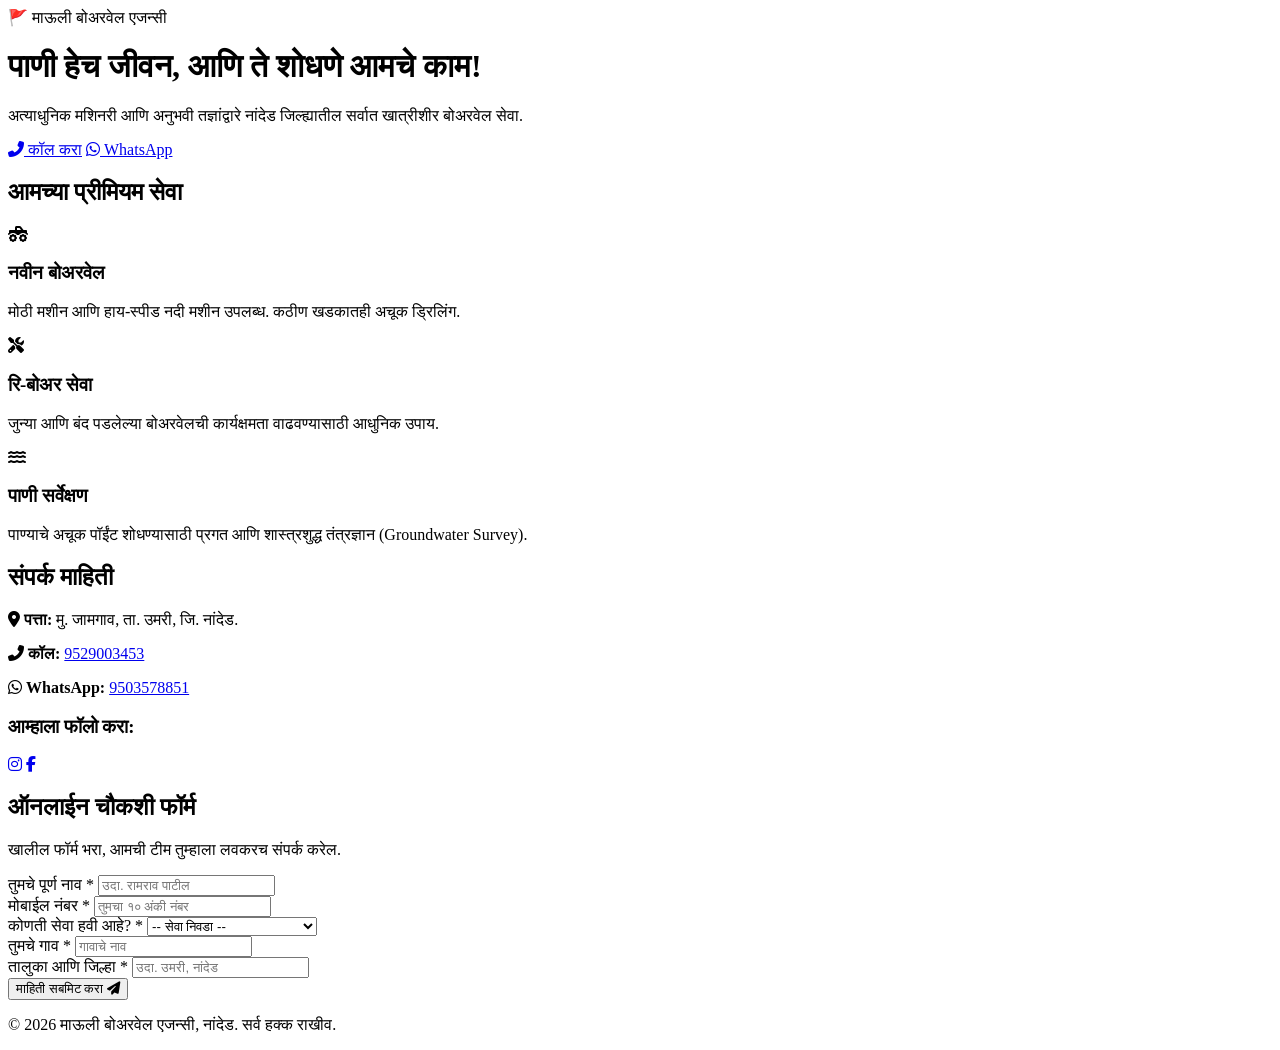
==== index.html @ 25657907 "Create index.html" ====
<!DOCTYPE html>
<html lang="mr">
<head>
    <meta charset="UTF-8">
    <meta name="viewport" content="width=device-width, initial-scale=1.0">
    <title>Mauli Borewell Agency | नांदेड</title>
    <link rel="stylesheet" href="style.css">
    <link rel="stylesheet" href="https://cdnjs.cloudflare.com/ajax/libs/font-awesome/6.4.0/css/all.min.css">
</head>
<body>
    <nav class="navbar">
        <div class="logo">🚩 माऊली बोअरवेल एजन्सी</div>
    </nav>

    <header class="hero">
        <div class="hero-overlay"></div>
        <div class="hero-content">
            <h1>पाणी हेच जीवन, आणि ते शोधणे आमचे काम!</h1>
            <p>अत्याधुनिक मशिनरी आणि अनुभवी तज्ञांद्वारे नांदेड जिल्ह्यातील सर्वात खात्रीशीर बोअरवेल सेवा.</p>
            <div class="hero-buttons">
                <a href="tel:9529003453" class="btn btn-call"><i class="fas fa-phone-alt"></i> कॉल करा</a>
                <a href="https://wa.me/919503578851?text=नमस्कार, मला बोअरवेलसाठी चौकशी करायची आहे." target="_blank" class="btn btn-wa"><i class="fab fa-whatsapp"></i> WhatsApp</a>
            </div>
        </div>
    </header>

    <div class="container">
        
        <section class="services">
            <h2 class="section-title">आमच्या प्रीमियम सेवा</h2>
            <div class="service-grid">
                <div class="service-card">
                    <i class="fas fa-truck-monster service-icon"></i>
                    <h3>नवीन बोअरवेल</h3>
                    <p>मोठी मशीन आणि हाय-स्पीड नदी मशीन उपलब्ध. कठीण खडकातही अचूक ड्रिलिंग.</p>
                </div>
                <div class="service-card">
                    <i class="fas fa-tools service-icon"></i>
                    <h3>रि-बोअर सेवा</h3>
                    <p>जुन्या आणि बंद पडलेल्या बोअरवेलची कार्यक्षमता वाढवण्यासाठी आधुनिक उपाय.</p>
                </div>
                <div class="service-card">
                    <i class="fas fa-water service-icon"></i>
                    <h3>पाणी सर्वेक्षण</h3>
                    <p>पाण्याचे अचूक पॉईंट शोधण्यासाठी प्रगत आणि शास्त्रशुद्ध तंत्रज्ञान (Groundwater Survey).</p>
                </div>
            </div>
        </section>

        <section class="contact-section">
            <div class="contact-wrapper">
                <div class="contact-info">
                    <h2>संपर्क माहिती</h2>
                    <p class="address"><i class="fas fa-map-marker-alt"></i> <strong>पत्ता:</strong> मु. जामगाव, ता. उमरी, जि. नांदेड.</p>
                    <p><i class="fas fa-phone-alt"></i> <strong>कॉल:</strong> <a href="tel:9529003453">9529003453</a></p>
                    <p><i class="fab fa-whatsapp"></i> <strong>WhatsApp:</strong> <a href="https://wa.me/919503578851">9503578851</a></p>
                    
                    <h3 class="social-title">आम्हाला फॉलो करा:</h3>
                    <div class="social-links">
                        <a href="https://www.instagram.com/mauli_borewell_agency?igsh=MWRxM2Z3NWEybXQxbA==" target="_blank" class="social-icon insta"><i class="fab fa-instagram"></i></a>
                        <a href="https://www.facebook.com/share/1cKK6qiT2c/" target="_blank" class="social-icon fb"><i class="fab fa-facebook-f"></i></a>
                    </div>
                </div>

                <div class="form-container">
                    <h2>ऑनलाईन चौकशी फॉर्म</h2>
                    <p class="form-desc">खालील फॉर्म भरा, आमची टीम तुम्हाला लवकरच संपर्क करेल.</p>
                    
                    <form id="contactForm" action="https://formsubmit.co/mauliborewellagency@outlook.com" method="POST">
                        <input type="hidden" name="_subject" value="नवीन बोअरवेल चौकशी - Website!">
                        <input type="hidden" name="_captcha" value="false">
                        <input type="hidden" name="_template" value="table">
                        
                        <div class="input-group">
                            <label>तुमचे पूर्ण नाव *</label>
                            <input type="text" name="Name" required placeholder="उदा. रामराव पाटील">
                        </div>
                        <div class="input-group">
                            <label>मोबाईल नंबर *</label>
                            <input type="tel" name="Phone" required placeholder="तुमचा १० अंकी नंबर" pattern="[0-9]{10}">
                        </div>
                        <div class="input-group">
                            <label>कोणती सेवा हवी आहे? *</label>
                            <select name="Service" required>
                                <option value="" disabled selected>-- सेवा निवडा --</option>
                                <option value="नवीन बोअरवेल (मोठी/नदी मशीन)">नवीन बोअरवेल (मोठी/नदी मशीन)</option>
                                <option value="जुना रि-बोअर">जुना रि-बोअर</option>
                                <option value="पाणी सर्वेक्षण">पाणी सर्वेक्षण</option>
                            </select>
                        </div>
                        <div class="input-group">
                            <label>तुमचे गाव *</label>
                            <input type="text" name="Village" required placeholder="गावाचे नाव">
                        </div>
                        <div class="input-group">
                            <label>तालुका आणि जिल्हा *</label>
                            <input type="text" name="Taluka_District" required placeholder="उदा. उमरी, नांदेड">
                        </div>
                        <button type="submit" id="submitBtn" class="submit-btn">माहिती सबमिट करा <i class="fas fa-paper-plane"></i></button>
                    </form>
                </div>
            </div>
        </section>
    </div>

    <footer>
        <p>&copy; 2026 माऊली बोअरवेल एजन्सी, नांदेड. सर्व हक्क राखीव.</p>
    </footer>

    <script src="script.js"></script>
</body>
</html>
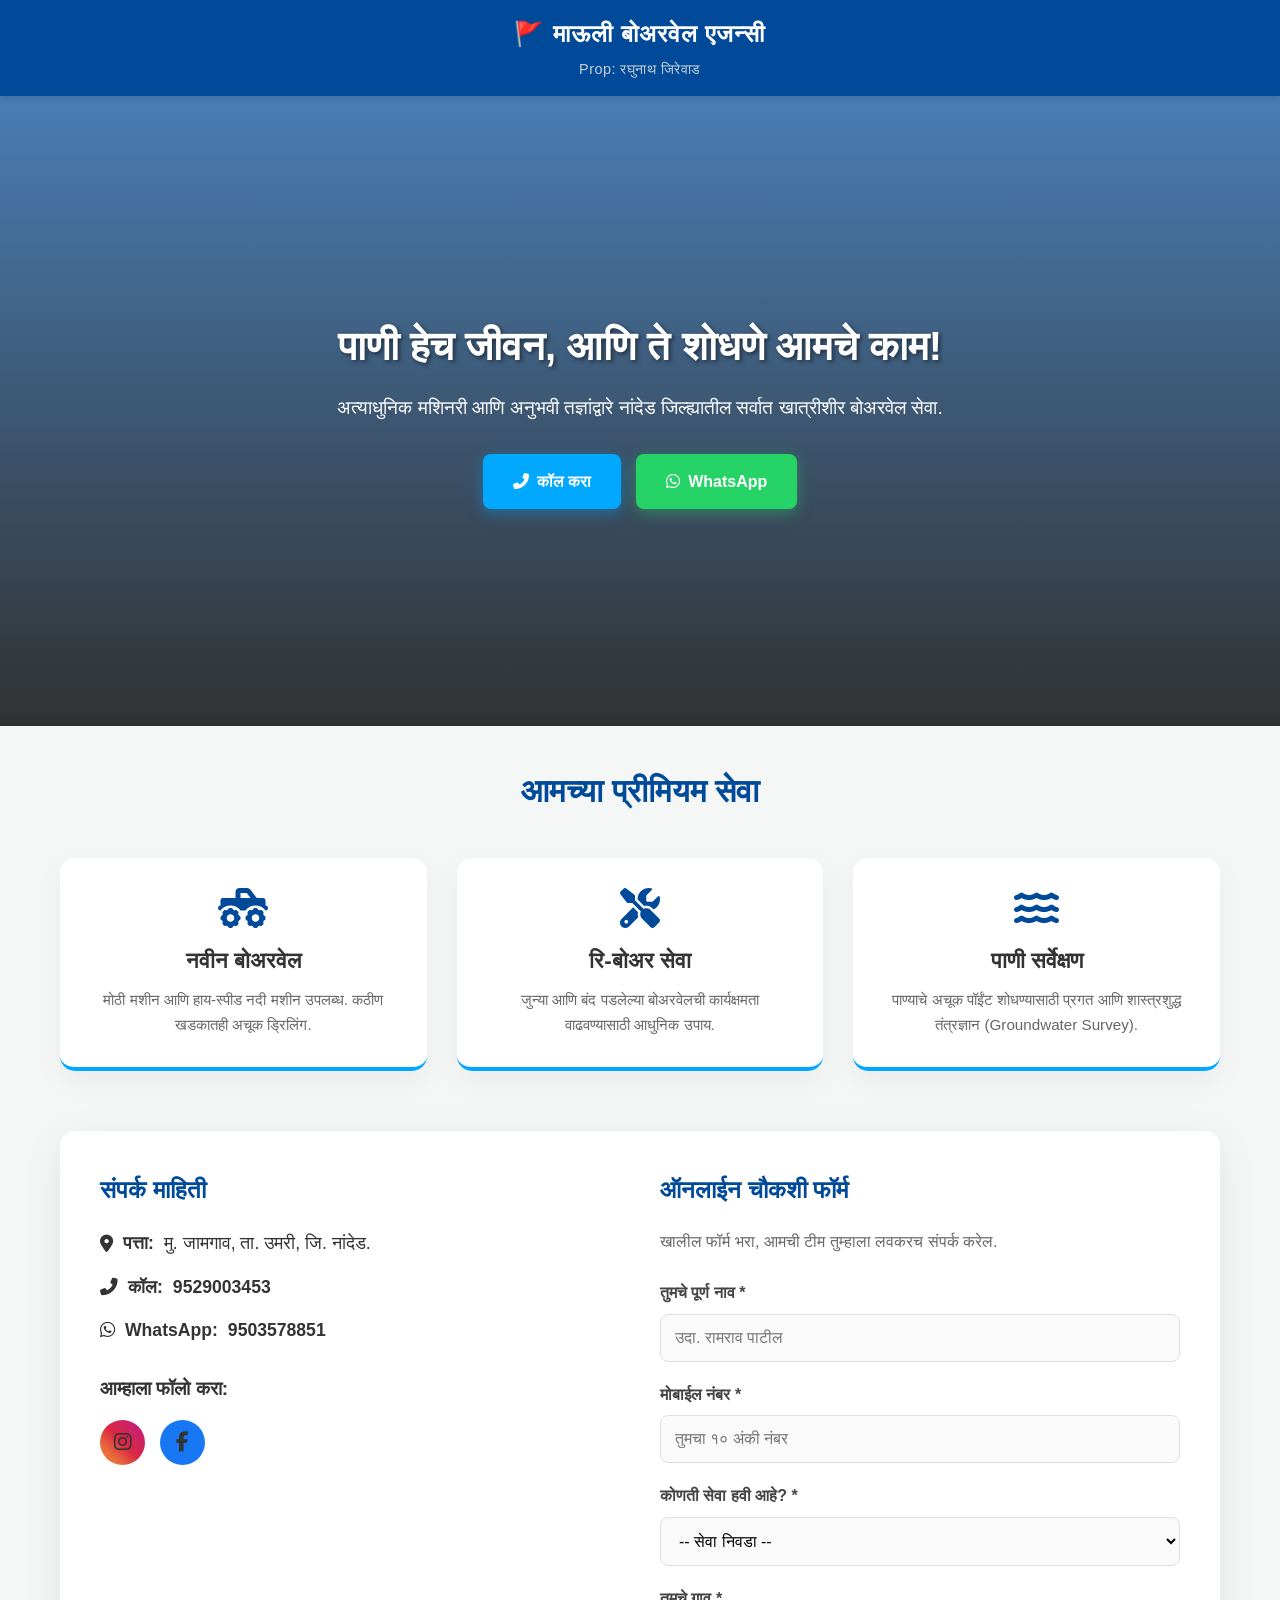
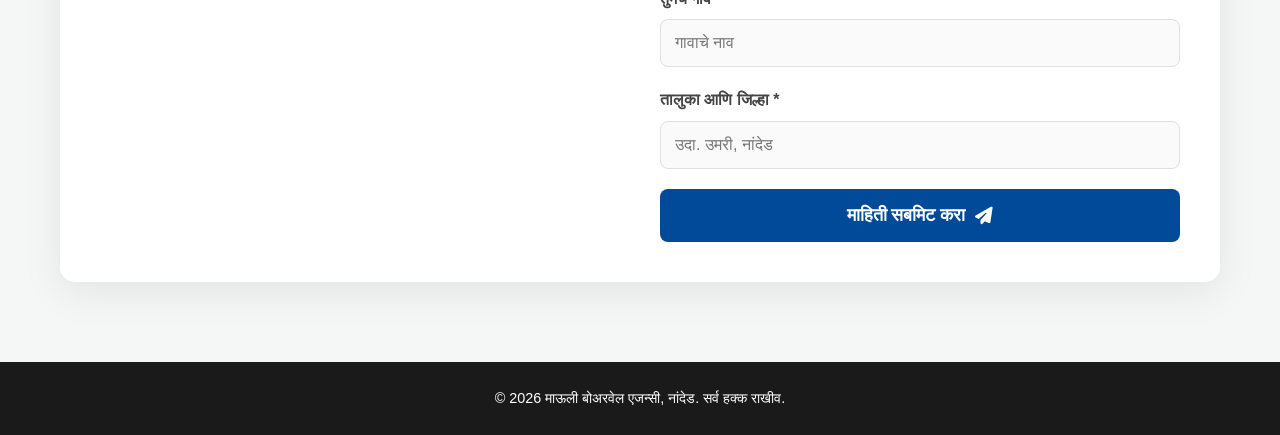
==== commit 679377a8: "Update index.html" ====
--- a/index.html
+++ b/index.html
@@ -10,6 +10,7 @@
 <body>
     <nav class="navbar">
         <div class="logo">🚩 माऊली बोअरवेल एजन्सी</div>
+        <div class="sub-logo">Prop: रघुनाथ जिरेवाड</div>
     </nav>
 
     <header class="hero">
@@ -110,4 +111,3 @@
     <script src="script.js"></script>
 </body>
 </html>
-
--- a/style.css
+++ b/style.css
@@ -0,0 +1,77 @@
+/* General Setup */
+:root {
+    --primary-color: #004a99;
+    --secondary-color: #00a8ff;
+    --dark-bg: #1a1a1a;
+    --light-bg: #f4f7f6;
+    --white: #ffffff;
+    --text-color: #333333;
+}
+
+* { margin: 0; padding: 0; box-sizing: border-box; font-family: 'Segoe UI', Tahoma, Geneva, Verdana, sans-serif; }
+body { background-color: var(--light-bg); color: var(--text-color); line-height: 1.6; overflow-x: hidden; }
+a { text-decoration: none; }
+
+/* Navbar */
+.navbar { background: var(--primary-color); padding: 15px 20px; text-align: center; color: var(--white); box-shadow: 0 4px 6px rgba(0,0,0,0.1); position: sticky; top: 0; z-index: 100; }
+.logo { font-size: 24px; font-weight: bold; letter-spacing: 1px; }
+.sub-logo { font-size: 0.9rem; color: #e0e0e0; margin-top: 5px; opacity: 0.9; font-weight: 500; letter-spacing: 0.5px; }
+
+/* Hero Section */
+.hero { position: relative; background: url('https://images.unsplash.com/photo-1581092160607-ee22841dd368?auto=format&fit=crop&w=1920&q=80') center/cover no-repeat; height: 70vh; display: flex; align-items: center; justify-content: center; text-align: center; color: var(--white); }
+.hero-overlay { position: absolute; top: 0; left: 0; width: 100%; height: 100%; background: linear-gradient(rgba(0, 74, 153, 0.7), rgba(0, 0, 0, 0.8)); }
+.hero-content { position: relative; z-index: 10; max-width: 800px; padding: 20px; }
+.hero-content h1 { font-size: 2.5rem; margin-bottom: 15px; text-shadow: 2px 2px 4px rgba(0,0,0,0.5); }
+.hero-content p { font-size: 1.2rem; margin-bottom: 30px; }
+.hero-buttons { display: flex; gap: 15px; justify-content: center; flex-wrap: wrap; }
+.btn { padding: 15px 30px; border-radius: 8px; font-weight: bold; font-size: 16px; transition: 0.3s; display: inline-flex; align-items: center; gap: 8px; }
+.btn-call { background: var(--secondary-color); color: var(--white); box-shadow: 0 4px 15px rgba(0, 168, 255, 0.4); }
+.btn-call:hover { background: #008cdb; transform: translateY(-2px); }
+.btn-wa { background: #25d366; color: var(--white); box-shadow: 0 4px 15px rgba(37, 211, 102, 0.4); }
+.btn-wa:hover { background: #1ebe5d; transform: translateY(-2px); }
+
+/* Main Container */
+.container { max-width: 1200px; margin: 0 auto; padding: 40px 20px; }
+.section-title { text-align: center; font-size: 2rem; color: var(--primary-color); margin-bottom: 40px; }
+
+/* Services Section */
+.service-grid { display: grid; grid-template-columns: repeat(auto-fit, minmax(300px, 1fr)); gap: 30px; margin-bottom: 60px; }
+.service-card { background: var(--white); padding: 30px; border-radius: 15px; text-align: center; box-shadow: 0 10px 30px rgba(0,0,0,0.05); border-bottom: 4px solid var(--secondary-color); transition: transform 0.3s; }
+.service-card:hover { transform: translateY(-10px); }
+.service-icon { font-size: 40px; color: var(--primary-color); margin-bottom: 15px; }
+.service-card h3 { margin-bottom: 10px; font-size: 1.4rem; }
+.service-card p { color: #666; font-size: 0.95rem; }
+
+/* Contact & Form Section */
+.contact-wrapper { display: grid; grid-template-columns: repeat(auto-fit, minmax(350px, 1fr)); gap: 40px; background: var(--white); padding: 40px; border-radius: 15px; box-shadow: 0 10px 40px rgba(0,0,0,0.08); }
+.contact-info h2, .form-container h2 { color: var(--primary-color); margin-bottom: 20px; }
+.contact-info p { font-size: 1.1rem; margin-bottom: 15px; display: flex; align-items: center; gap: 10px; }
+.contact-info a { color: var(--text-color); font-weight: bold; }
+.social-title { margin-top: 30px; margin-bottom: 15px; font-size: 1.2rem; }
+.social-links { display: flex; gap: 15px; }
+.social-icon { width: 45px; height: 45px; display: flex; align-items: center; justify-content: center; border-radius: 50%; color: var(--white); font-size: 20px; transition: 0.3s; }
+.insta { background: linear-gradient(45deg, #f09433 0%, #e6683c 25%, #dc2743 50%, #cc2366 75%, #bc1888 100%); }
+.fb { background: #1877F2; }
+.social-icon:hover { transform: scale(1.1); }
+
+/* Form Styling */
+.form-desc { margin-bottom: 25px; color: #666; }
+.input-group { margin-bottom: 20px; }
+.input-group label { display: block; font-weight: bold; margin-bottom: 8px; color: #444; }
+.input-group input, .input-group select { width: 100%; padding: 14px; border: 1.5px solid #e0e0e0; border-radius: 8px; font-size: 1rem; transition: border-color 0.3s; background: #fafafa; }
+.input-group input:focus, .input-group select:focus { border-color: var(--secondary-color); outline: none; background: var(--white); }
+.submit-btn { width: 100%; padding: 16px; background: var(--primary-color); color: var(--white); border: none; border-radius: 8px; font-size: 1.1rem; font-weight: bold; cursor: pointer; transition: 0.3s; display: flex; justify-content: center; align-items: center; gap: 10px; }
+.submit-btn:hover { background: #003366; }
+
+/* Footer */
+footer { background: var(--dark-bg); color: var(--white); text-align: center; padding: 25px 20px; font-size: 0.9rem; margin-top: 40px; }
+
+/* Mobile Adjustments - Optimized */
+@media (max-width: 768px) {
+    .hero-content h1 { font-size: 1.8rem; }
+    .hero-content p { font-size: 1rem; }
+    .contact-wrapper { grid-template-columns: 1fr; padding: 20px; }
+    .hero { height: auto; padding: 60px 20px; }
+    .service-grid { grid-template-columns: 1fr; }
+    .container { padding: 15px; }
+}
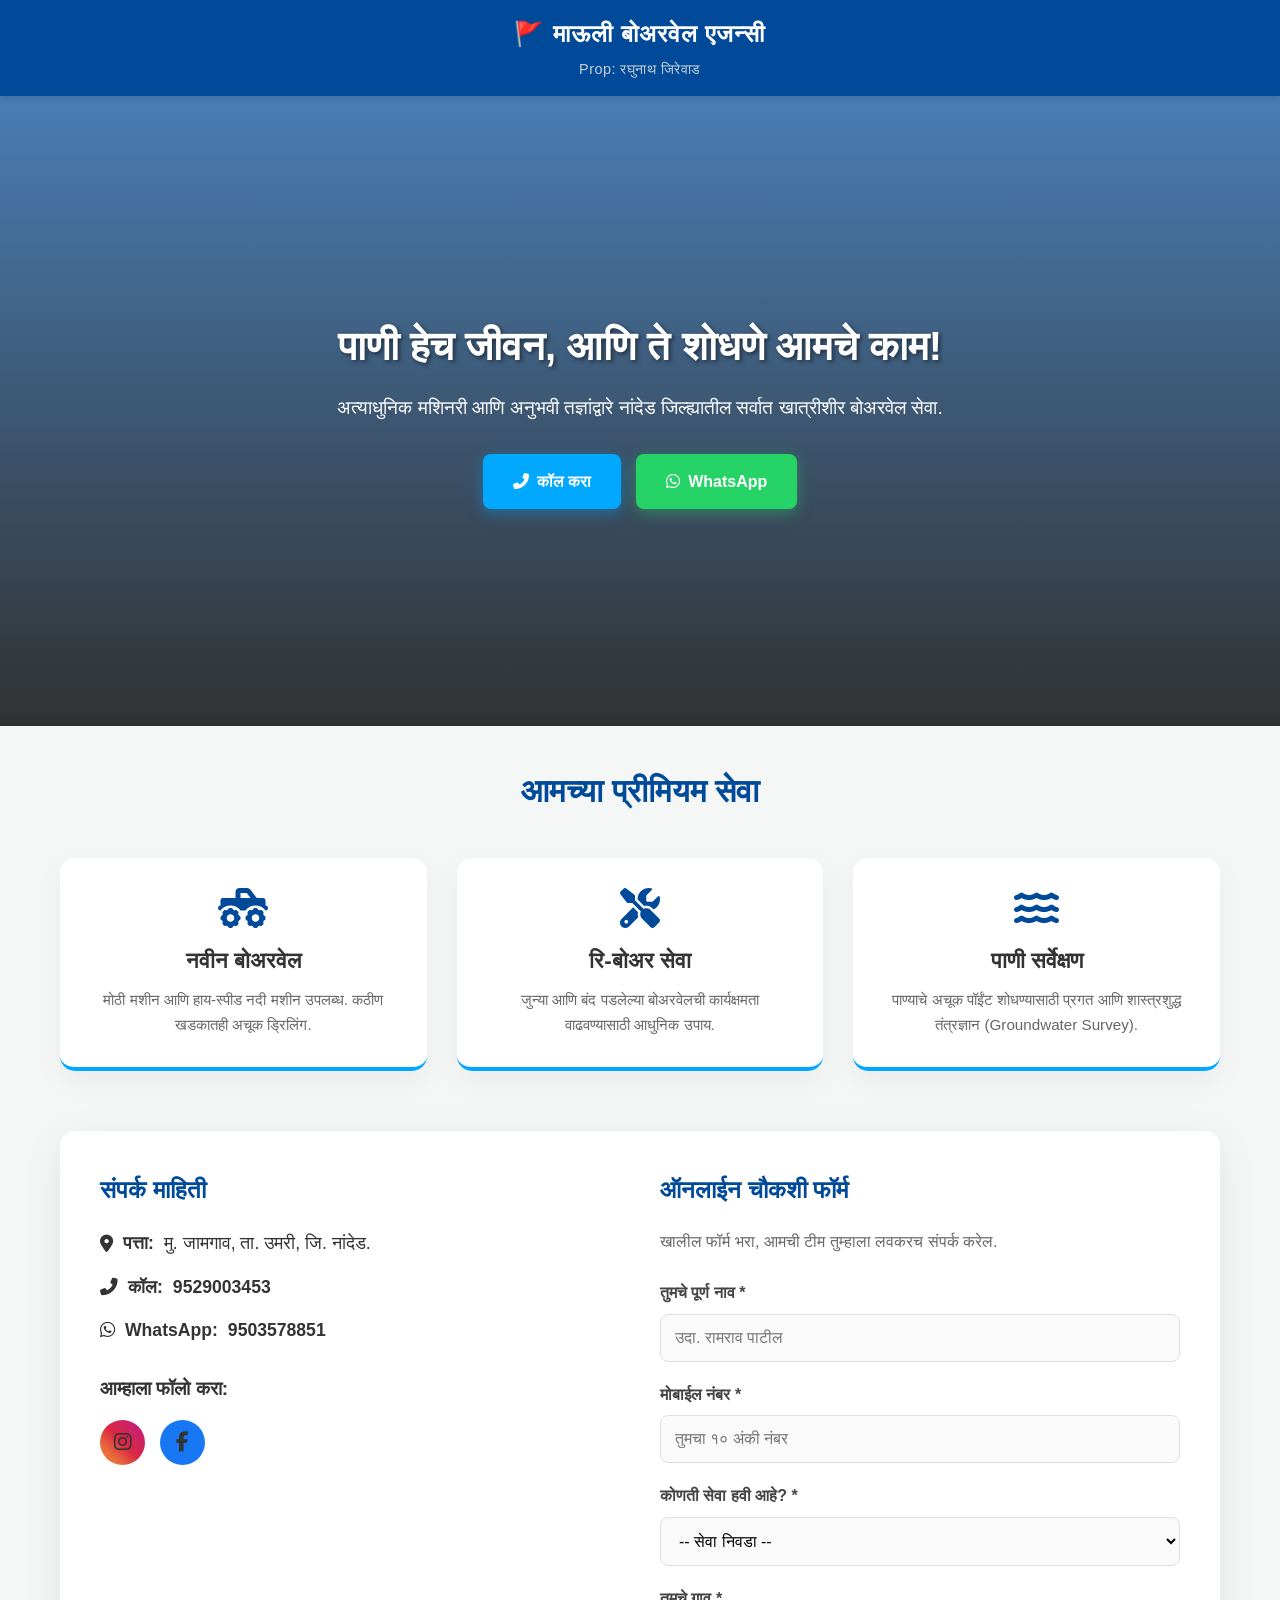
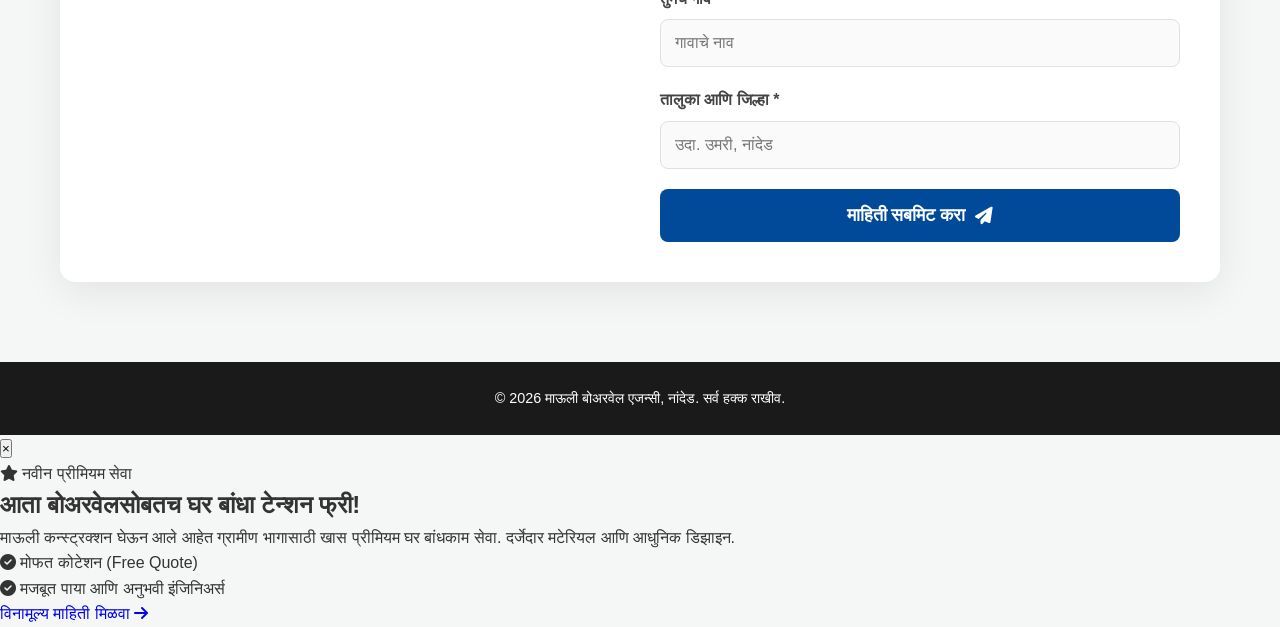
==== commit 81326220: "Update index.html" ====
--- a/index.html
+++ b/index.html
@@ -108,6 +108,26 @@
         <p>&copy; 2026 माऊली बोअरवेल एजन्सी, नांदेड. सर्व हक्क राखीव.</p>
     </footer>
 
+    <!-- ================= PREMIUM CONSTRUCTION POPUP ================= -->
+    <div id="construction-popup" class="popup-overlay">
+        <div class="popup-card">
+            <button class="close-btn" id="closePopupBtn">&times;</button>
+            <div class="popup-grid">
+                <div class="popup-img"></div>
+                <div class="popup-text">
+                    <span class="premium-tag"><i class="fas fa-star"></i> नवीन प्रीमियम सेवा</span>
+                    <h2>आता बोअरवेलसोबतच घर बांधा टेन्शन फ्री!</h2>
+                    <p>माऊली कन्स्ट्रक्शन घेऊन आले आहेत ग्रामीण भागासाठी खास प्रीमियम घर बांधकाम सेवा. दर्जेदार मटेरियल आणि आधुनिक डिझाइन.</p>
+                    <ul class="benefit-list">
+                        <li><i class="fas fa-check-circle"></i> मोफत कोटेशन (Free Quote)</li>
+                        <li><i class="fas fa-check-circle"></i> मजबूत पाया आणि अनुभवी इंजिनिअर्स</li>
+                    </ul>
+                    <a href="construction.html" class="main-cta-btn">विनामूल्य माहिती मिळवा <i class="fas fa-arrow-right"></i></a>
+                </div>
+            </div>
+        </div>
+    </div>
+
     <script src="script.js"></script>
 </body>
 </html>
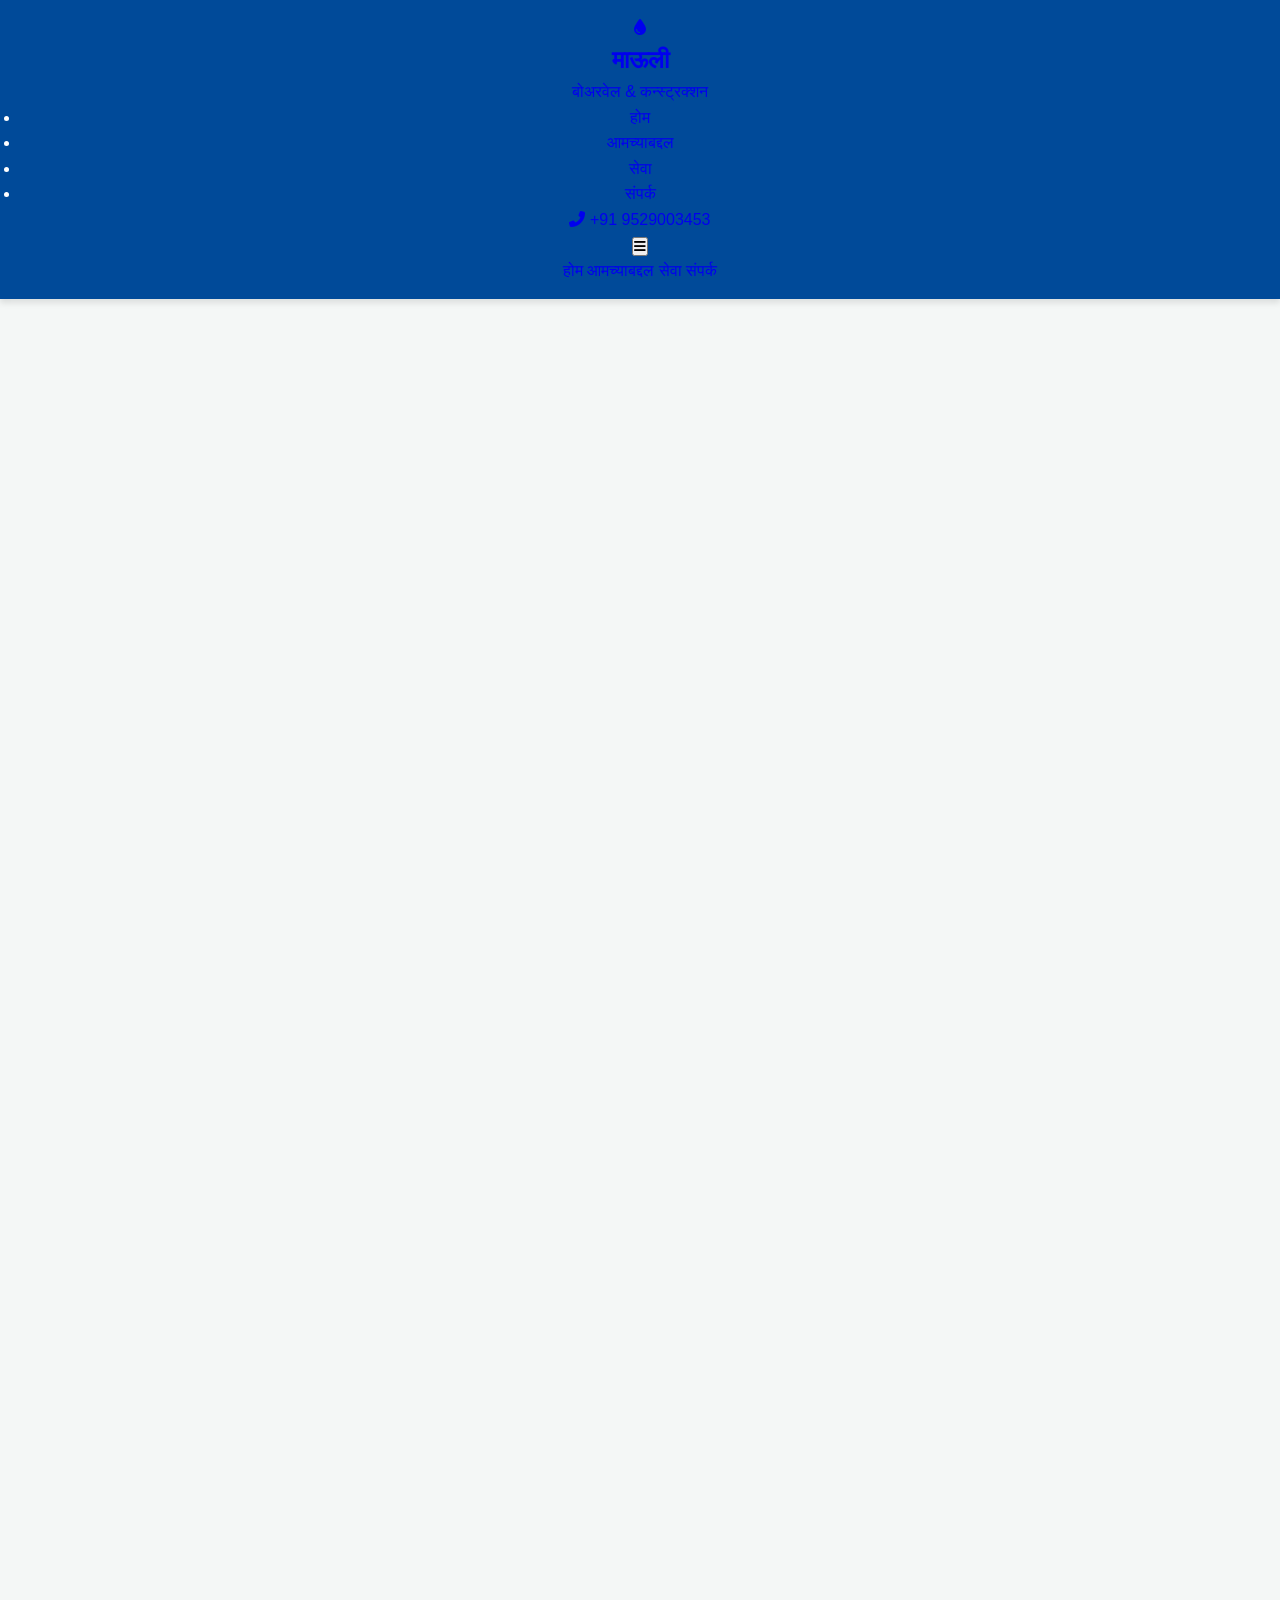
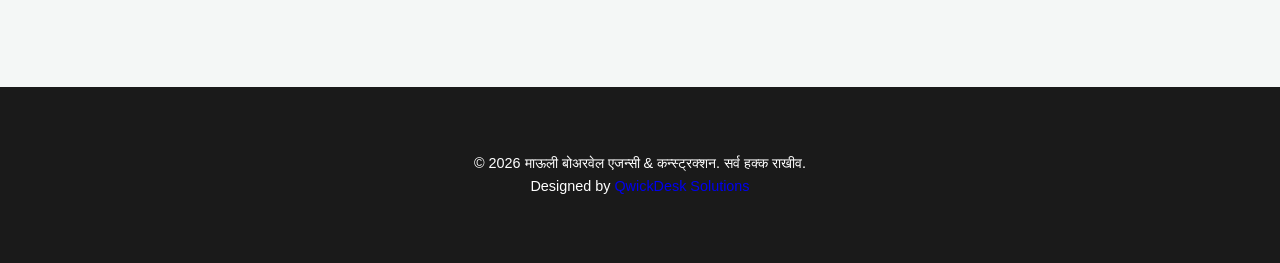
==== commit ab33fbea: "Update index.html" ====
--- a/index.html
+++ b/index.html
@@ -3,131 +3,160 @@
 <head>
     <meta charset="UTF-8">
     <meta name="viewport" content="width=device-width, initial-scale=1.0">
-    <title>Mauli Borewell Agency | नांदेड</title>
+    <title>माऊली बोअरवेल एजन्सी & कन्स्ट्रक्शन | नांदेड</title>
+    
+    <!-- Premium Google Fonts -->
+    <link rel="preconnect" href="https://fonts.googleapis.com">
+    <link rel="preconnect" href="https://fonts.gstatic.com" crossorigin>
+    <link href="https://fonts.googleapis.com/css2?family=Mukta:wght@300;400;600;700;800&family=Poppins:wght@300;400;500;600&display=swap" rel="stylesheet">
+    
+    <!-- FontAwesome Icons -->
+    <link rel="stylesheet" href="https://cdnjs.cloudflare.com/ajax/libs/font-awesome/6.4.0/css/all.min.css">
+    
+    <!-- AOS Animation CSS -->
+    <link href="https://unpkg.com/aos@2.3.1/dist/aos.css" rel="stylesheet">
+    
+    <!-- Custom CSS -->
     <link rel="stylesheet" href="style.css">
-    <link rel="stylesheet" href="https://cdnjs.cloudflare.com/ajax/libs/font-awesome/6.4.0/css/all.min.css">
 </head>
 <body>
-    <nav class="navbar">
-        <div class="logo">🚩 माऊली बोअरवेल एजन्सी</div>
-        <div class="sub-logo">Prop: रघुनाथ जिरेवाड</div>
+
+    <!-- ================= NAVBAR ================= -->
+    <nav class="navbar glass-effect" id="navbar">
+        <div class="nav-container">
+            <a href="index.html" class="brand-logo">
+                <i class="fas fa-droplet text-accent"></i> 
+                <div>
+                    <h1>माऊली</h1>
+                    <p>बोअरवेल & कन्स्ट्रक्शन</p>
+                </div>
+            </a>
+            
+            <!-- Desktop Menu -->
+            <ul class="nav-links">
+                <li><a href="index.html" class="active">होम</a></li>
+                <li><a href="about.html">आमच्याबद्दल</a></li>
+                <li><a href="services.html">सेवा</a></li>
+                <li><a href="contact.html">संपर्क</a></li>
+            </ul>
+
+            <!-- Call Action -->
+            <div class="nav-contact">
+                <a href="tel:9529003453" class="btn-primary-outline">
+                    <i class="fas fa-phone-alt"></i> +91 9529003453
+                </a>
+            </div>
+
+            <!-- Mobile Menu Toggle -->
+            <button class="mobile-toggle" id="mobile-toggle">
+                <i class="fas fa-bars"></i>
+            </button>
+        </div>
+        <!-- Mobile Dropdown -->
+        <div class="mobile-menu" id="mobile-menu">
+            <a href="index.html" class="active">होम</a>
+            <a href="about.html">आमच्याबद्दल</a>
+            <a href="services.html">सेवा</a>
+            <a href="contact.html">संपर्क</a>
+        </div>
     </nav>
 
-    <header class="hero">
-        <div class="hero-overlay"></div>
-        <div class="hero-content">
-            <h1>पाणी हेच जीवन, आणि ते शोधणे आमचे काम!</h1>
-            <p>अत्याधुनिक मशिनरी आणि अनुभवी तज्ञांद्वारे नांदेड जिल्ह्यातील सर्वात खात्रीशीर बोअरवेल सेवा.</p>
+    <!-- ================= HERO SECTION ================= -->
+    <header class="hero-section">
+        <div class="hero-bg"></div>
+        <div class="hero-content" data-aos="fade-up" data-aos-duration="1000">
+            <span class="badge">नांदेड मधील नं. १ सेवा</span>
+            <h1 class="hero-title">पाणी हेच जीवन, आणि <br><span class="text-accent">ते शोधणे आमचे काम!</span></h1>
+            <p class="hero-desc">अत्याधुनिक मशिनरी आणि अनुभवी तज्ञांद्वारे अचूक बोअरवेल आणि दर्जेदार घर बांधकाम सेवा.</p>
+            
             <div class="hero-buttons">
-                <a href="tel:9529003453" class="btn btn-call"><i class="fas fa-phone-alt"></i> कॉल करा</a>
-                <a href="https://wa.me/919503578851?text=नमस्कार, मला बोअरवेलसाठी चौकशी करायची आहे." target="_blank" class="btn btn-wa"><i class="fab fa-whatsapp"></i> WhatsApp</a>
+                <a href="contact.html" class="btn-primary">
+                    मोफत कोटेशन मिळवा <i class="fas fa-arrow-right"></i>
+                </a>
+                <a href="https://wa.me/919503578851" target="_blank" class="btn-whatsapp">
+                    <i class="fab fa-whatsapp"></i> WhatsApp वर बोला
+                </a>
             </div>
         </div>
     </header>
 
-    <div class="container">
-        
-        <section class="services">
-            <h2 class="section-title">आमच्या प्रीमियम सेवा</h2>
-            <div class="service-grid">
-                <div class="service-card">
-                    <i class="fas fa-truck-monster service-icon"></i>
+    <!-- ================= HIGHLIGHT SERVICES ================= -->
+    <section class="section quick-services">
+        <div class="container">
+            <div class="section-header" data-aos="fade-up">
+                <h2>आमच्या <span class="text-accent">प्रीमियम सेवा</span></h2>
+                <div class="divider"></div>
+                <p>आम्ही पुरवत असलेल्या दर्जेदार सेवांची एक झलक</p>
+            </div>
+
+            <div class="grid-3">
+                <!-- Service 1 -->
+                <div class="service-card" data-aos="fade-up" data-aos-delay="100">
+                    <div class="card-icon"><i class="fas fa-truck-monster"></i></div>
                     <h3>नवीन बोअरवेल</h3>
-                    <p>मोठी मशीन आणि हाय-स्पीड नदी मशीन उपलब्ध. कठीण खडकातही अचूक ड्रिलिंग.</p>
+                    <p>मोठी आणि हाय-स्पीड नदी मशीन उपलब्ध. कठीण खडकातही अचूक व वेगवान ड्रिलिंग.</p>
                 </div>
-                <div class="service-card">
-                    <i class="fas fa-tools service-icon"></i>
-                    <h3>रि-बोअर सेवा</h3>
-                    <p>जुन्या आणि बंद पडलेल्या बोअरवेलची कार्यक्षमता वाढवण्यासाठी आधुनिक उपाय.</p>
+                <!-- Service 2 -->
+                <div class="service-card" data-aos="fade-up" data-aos-delay="200">
+                    <div class="card-icon"><i class="fas fa-water"></i></div>
+                    <h3>पाणी सर्वेक्षण (Survey)</h3>
+                    <p>पाण्याचे अचूक पॉईंट शोधण्यासाठी प्रगत आणि शास्त्रशुद्ध भूजल (Groundwater) तंत्रज्ञान.</p>
                 </div>
-                <div class="service-card">
-                    <i class="fas fa-water service-icon"></i>
-                    <h3>पाणी सर्वेक्षण</h3>
-                    <p>पाण्याचे अचूक पॉईंट शोधण्यासाठी प्रगत आणि शास्त्रशुद्ध तंत्रज्ञान (Groundwater Survey).</p>
+                <!-- Service 3 -->
+                <div class="service-card" data-aos="fade-up" data-aos-delay="300">
+                    <div class="card-icon"><i class="fas fa-home"></i></div>
+                    <h3>प्रीमियम घर बांधकाम</h3>
+                    <p>मजबूत पाया आणि आधुनिक डिझाइनसह तुमच्या स्वप्नातील घराचे बांधकाम आता सत्यात.</p>
                 </div>
             </div>
-        </section>
+            
+            <div class="center-btn" data-aos="fade-up" data-aos-delay="400">
+                <a href="services.html" class="btn-secondary">सर्व सेवा पहा <i class="fas fa-plus"></i></a>
+            </div>
+        </div>
+    </section>
 
-        <section class="contact-section">
-            <div class="contact-wrapper">
-                <div class="contact-info">
-                    <h2>संपर्क माहिती</h2>
-                    <p class="address"><i class="fas fa-map-marker-alt"></i> <strong>पत्ता:</strong> मु. जामगाव, ता. उमरी, जि. नांदेड.</p>
-                    <p><i class="fas fa-phone-alt"></i> <strong>कॉल:</strong> <a href="tel:9529003453">9529003453</a></p>
-                    <p><i class="fab fa-whatsapp"></i> <strong>WhatsApp:</strong> <a href="https://wa.me/919503578851">9503578851</a></p>
-                    
-                    <h3 class="social-title">आम्हाला फॉलो करा:</h3>
-                    <div class="social-links">
-                        <a href="https://www.instagram.com/mauli_borewell_agency?igsh=MWRxM2Z3NWEybXQxbA==" target="_blank" class="social-icon insta"><i class="fab fa-instagram"></i></a>
-                        <a href="https://www.facebook.com/share/1cKK6qiT2c/" target="_blank" class="social-icon fb"><i class="fab fa-facebook-f"></i></a>
-                    </div>
+    <!-- ================= WHY CHOOSE US STATS ================= -->
+    <section class="section stats-section">
+        <div class="container">
+            <div class="grid-4 text-center">
+                <div class="stat-box" data-aos="zoom-in" data-aos-delay="100">
+                    <i class="fas fa-users"></i>
+                    <h3>५००+</h3>
+                    <p>संतुष्ट ग्राहक</p>
                 </div>
-
-                <div class="form-container">
-                    <h2>ऑनलाईन चौकशी फॉर्म</h2>
-                    <p class="form-desc">खालील फॉर्म भरा, आमची टीम तुम्हाला लवकरच संपर्क करेल.</p>
-                    
-                    <form id="contactForm" action="https://formsubmit.co/mauliborewellagency@outlook.com" method="POST">
-                        <input type="hidden" name="_subject" value="नवीन बोअरवेल चौकशी - Website!">
-                        <input type="hidden" name="_captcha" value="false">
-                        <input type="hidden" name="_template" value="table">
-                        
-                        <div class="input-group">
-                            <label>तुमचे पूर्ण नाव *</label>
-                            <input type="text" name="Name" required placeholder="उदा. रामराव पाटील">
-                        </div>
-                        <div class="input-group">
-                            <label>मोबाईल नंबर *</label>
-                            <input type="tel" name="Phone" required placeholder="तुमचा १० अंकी नंबर" pattern="[0-9]{10}">
-                        </div>
-                        <div class="input-group">
-                            <label>कोणती सेवा हवी आहे? *</label>
-                            <select name="Service" required>
-                                <option value="" disabled selected>-- सेवा निवडा --</option>
-                                <option value="नवीन बोअरवेल (मोठी/नदी मशीन)">नवीन बोअरवेल (मोठी/नदी मशीन)</option>
-                                <option value="जुना रि-बोअर">जुना रि-बोअर</option>
-                                <option value="पाणी सर्वेक्षण">पाणी सर्वेक्षण</option>
-                            </select>
-                        </div>
-                        <div class="input-group">
-                            <label>तुमचे गाव *</label>
-                            <input type="text" name="Village" required placeholder="गावाचे नाव">
-                        </div>
-                        <div class="input-group">
-                            <label>तालुका आणि जिल्हा *</label>
-                            <input type="text" name="Taluka_District" required placeholder="उदा. उमरी, नांदेड">
-                        </div>
-                        <button type="submit" id="submitBtn" class="submit-btn">माहिती सबमिट करा <i class="fas fa-paper-plane"></i></button>
-                    </form>
+                <div class="stat-box" data-aos="zoom-in" data-aos-delay="200">
+                    <i class="fas fa-cogs"></i>
+                    <h3>आधुनिक</h3>
+                    <p>मशिनरी</p>
                 </div>
-            </div>
-        </section>
-    </div>
-
-    <footer>
-        <p>&copy; 2026 माऊली बोअरवेल एजन्सी, नांदेड. सर्व हक्क राखीव.</p>
-    </footer>
-
-    <!-- ================= PREMIUM CONSTRUCTION POPUP ================= -->
-    <div id="construction-popup" class="popup-overlay">
-        <div class="popup-card">
-            <button class="close-btn" id="closePopupBtn">&times;</button>
-            <div class="popup-grid">
-                <div class="popup-img"></div>
-                <div class="popup-text">
-                    <span class="premium-tag"><i class="fas fa-star"></i> नवीन प्रीमियम सेवा</span>
-                    <h2>आता बोअरवेलसोबतच घर बांधा टेन्शन फ्री!</h2>
-                    <p>माऊली कन्स्ट्रक्शन घेऊन आले आहेत ग्रामीण भागासाठी खास प्रीमियम घर बांधकाम सेवा. दर्जेदार मटेरियल आणि आधुनिक डिझाइन.</p>
-                    <ul class="benefit-list">
-                        <li><i class="fas fa-check-circle"></i> मोफत कोटेशन (Free Quote)</li>
-                        <li><i class="fas fa-check-circle"></i> मजबूत पाया आणि अनुभवी इंजिनिअर्स</li>
-                    </ul>
-                    <a href="construction.html" class="main-cta-btn">विनामूल्य माहिती मिळवा <i class="fas fa-arrow-right"></i></a>
+                <div class="stat-box" data-aos="zoom-in" data-aos-delay="300">
+                    <i class="fas fa-clock"></i>
+                    <h3>२४/७</h3>
+                    <p>सपोर्ट उपलब्ध</p>
+                </div>
+                <div class="stat-box" data-aos="zoom-in" data-aos-delay="400">
+                    <i class="fas fa-shield-alt"></i>
+                    <h3>१००%</h3>
+                    <p>कामाची हमी</p>
                 </div>
             </div>
         </div>
-    </div>
+    </section>
 
+    <!-- ================= FOOTER ================= -->
+    <footer class="premium-footer">
+        <div class="container">
+            <div class="footer-bottom">
+                <p>&copy; 2026 माऊली बोअरवेल एजन्सी & कन्स्ट्रक्शन. सर्व हक्क राखीव.</p>
+                <p class="developer">Designed by <a href="https://qwickdesksolutions.co.in" target="_blank">QwickDesk Solutions</a></p>
+            </div>
+        </div>
+    </footer>
+
+    <!-- AOS Animation JS -->
+    <script src="https://unpkg.com/aos@2.3.1/dist/aos.js"></script>
+    <!-- Custom Script -->
     <script src="script.js"></script>
 </body>
 </html>
--- a/style.css
+++ b/style.css
@@ -9,7 +9,16 @@
 }
 
 * { margin: 0; padding: 0; box-sizing: border-box; font-family: 'Segoe UI', Tahoma, Geneva, Verdana, sans-serif; }
-body { background-color: var(--light-bg); color: var(--text-color); line-height: 1.6; overflow-x: hidden; }
+
+/* Mobile Overflow Fix */
+html, body {
+    max-width: 100vw;
+    overflow-x: hidden; /* Screen ke bahar kisi bhi cheez ko jaane se rokega */
+    background-color: var(--light-bg); 
+    color: var(--text-color); 
+    line-height: 1.6;
+}
+
 a { text-decoration: none; }
 
 /* Navbar */
@@ -66,12 +75,66 @@
 /* Footer */
 footer { background: var(--dark-bg); color: var(--white); text-align: center; padding: 25px 20px; font-size: 0.9rem; margin-top: 40px; }
 
-/* Mobile Adjustments - Optimized */
+/* ================= PREMIUM POPUP STYLES ================= */
+.popup-overlay { position: fixed; top: 0; left: 0; width: 100%; height: 100%; background: rgba(10, 25, 47, 0.85); display: none; align-items: center; justify-content: center; z-index: 99999; opacity: 0; transition: opacity 0.4s ease; }
+.popup-overlay.show { display: flex; opacity: 1; }
+.popup-card { background: #ffffff; width: 90%; max-width: 800px; border-radius: 20px; overflow: hidden; position: relative; box-shadow: 0 25px 50px rgba(0,0,0,0.3); transform: scale(0.9); transition: transform 0.4s; }
+.popup-overlay.show .popup-card { transform: scale(1); }
+.popup-grid { display: flex; }
+.popup-img { flex: 1; background: url('https://images.unsplash.com/photo-1541888946425-d81bb19240f5?q=80&w=1000') center/cover; min-height: 300px; }
+.popup-text { flex: 1.2; padding: 30px; display: flex; flex-direction: column; justify-content: center; }
+.close-btn { position: absolute; top: 15px; right: 20px; background: #eee; border: none; font-size: 24px; cursor: pointer; border-radius: 50%; width: 35px; height: 35px; color: #333; display: flex; align-items: center; justify-content: center; }
+.premium-tag { color: var(--secondary-color); font-weight: bold; font-size: 0.8rem; margin-bottom: 10px; display: block; text-transform: uppercase; }
+.popup-text h2 { color: var(--primary-color); margin-bottom: 10px; font-size: 1.8rem; line-height: 1.2; }
+.popup-text p { color: #666; font-size: 0.95rem; margin-bottom: 20px; }
+.main-cta-btn { background: var(--primary-color); color: white; padding: 12px; text-align: center; border-radius: 8px; font-weight: bold; margin-top: 10px; display: block; transition: 0.3s; }
+.main-cta-btn:hover { background: #003366; color: white; }
+
+/* ================= CONSTRUCTION PAGE UI ================= */
+.con-wrapper { max-width: 1100px; margin: 40px auto; padding: 0 20px; display: grid; grid-template-columns: 1fr 1.5fr; gap: 30px; }
+.con-info-card { background: var(--primary-color); color: white; padding: 40px; border-radius: 15px; height: fit-content; box-shadow: 0 10px 30px rgba(0,0,0,0.1); overflow: hidden; }
+.con-info-card h2 { margin-bottom: 30px; border-bottom: 2px solid rgba(255,255,255,0.2); padding-bottom: 15px; }
+.con-item { display: flex; align-items: center; margin-bottom: 25px; }
+.con-item i { background: var(--secondary-color); width: 45px; height: 45px; display: flex; align-items: center; justify-content: center; border-radius: 10px; font-size: 1.2rem; margin-right: 15px; flex-shrink: 0; }
+.con-item p { word-break: break-word; overflow-wrap: break-word; } /* Long text break karega */
+.con-form-card { background: white; padding: 40px; border-radius: 15px; box-shadow: 0 10px 30px rgba(0,0,0,0.08); }
+.grid-2 { display: grid; grid-template-columns: 1fr 1fr; gap: 20px; }
+.back-link { display: block; text-align: center; margin-top: 30px; color: var(--primary-color); font-weight: bold; }
+.back-link:hover { color: var(--secondary-color); }
+
+/* ================= MOBILE RESPONSIVE FIXES ================= */
 @media (max-width: 768px) {
+    /* Navbar Mobile Fix */
+    .logo { font-size: 20px; line-height: 1.4; }
+
+    /* Main Page Fixes */
     .hero-content h1 { font-size: 1.8rem; }
     .hero-content p { font-size: 1rem; }
-    .contact-wrapper { grid-template-columns: 1fr; padding: 20px; }
+    .contact-wrapper { grid-template-columns: 1fr; padding: 20px; width: 100%; box-sizing: border-box; }
     .hero { height: auto; padding: 60px 20px; }
     .service-grid { grid-template-columns: 1fr; }
-    .container { padding: 15px; }
+    .container { padding: 15px; width: 100%; box-sizing: border-box; }
+
+    /* ======== Construction Page UI Mobile Fix ======== */
+    .con-wrapper { 
+        grid-template-columns: 1fr; 
+        padding: 15px; 
+        margin: 10px auto; 
+        width: 100%; 
+        box-sizing: border-box;
+    }
+    .con-info-card, .con-form-card { 
+        padding: 25px 15px; 
+        margin-bottom: 20px;
+        width: 100%;
+        box-sizing: border-box;
+    }
+    .con-item p { font-size: 1rem !important; }
+    .grid-2 { grid-template-columns: 1fr; }
+
+    /* Popup Mobile Fixes */
+    .popup-grid { flex-direction: column; }
+    .popup-img { min-height: 200px; }
+    .popup-text h2 { font-size: 1.5rem; }
+    .popup-text { padding: 20px; }
 }
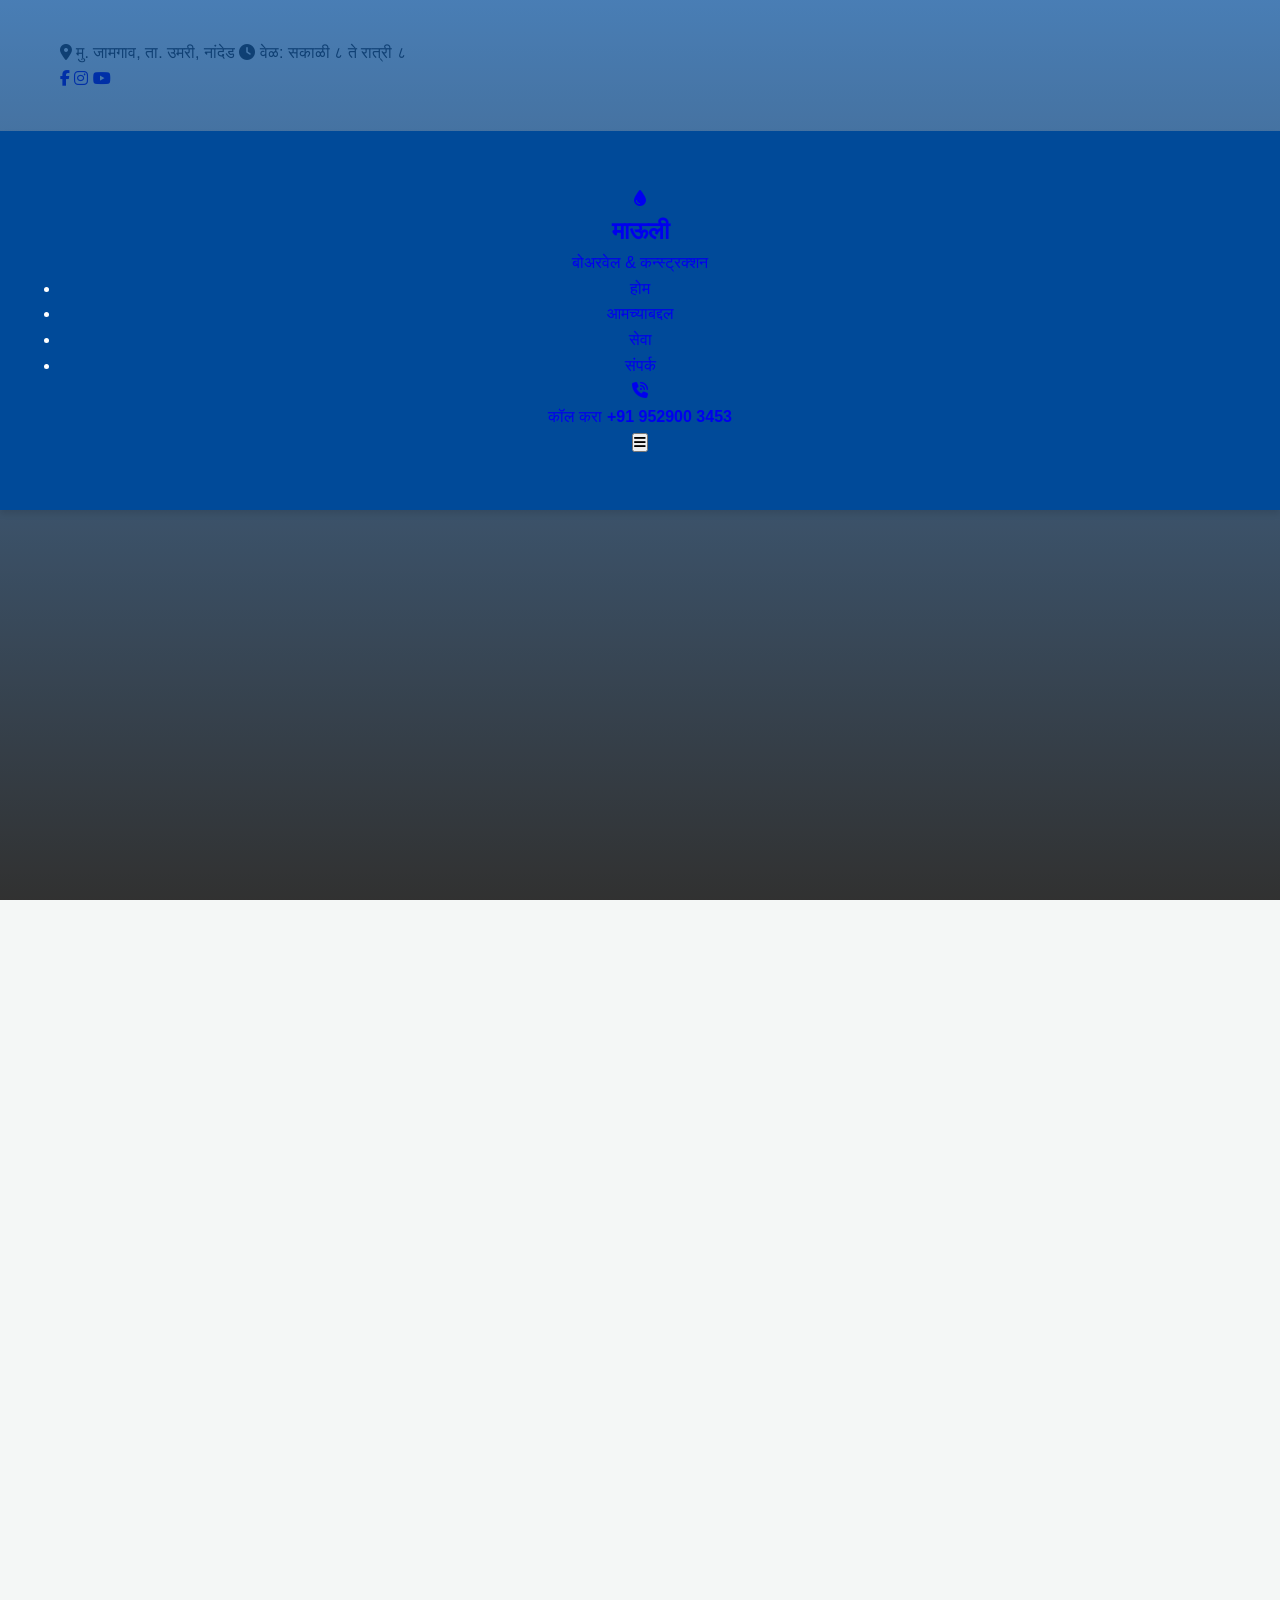
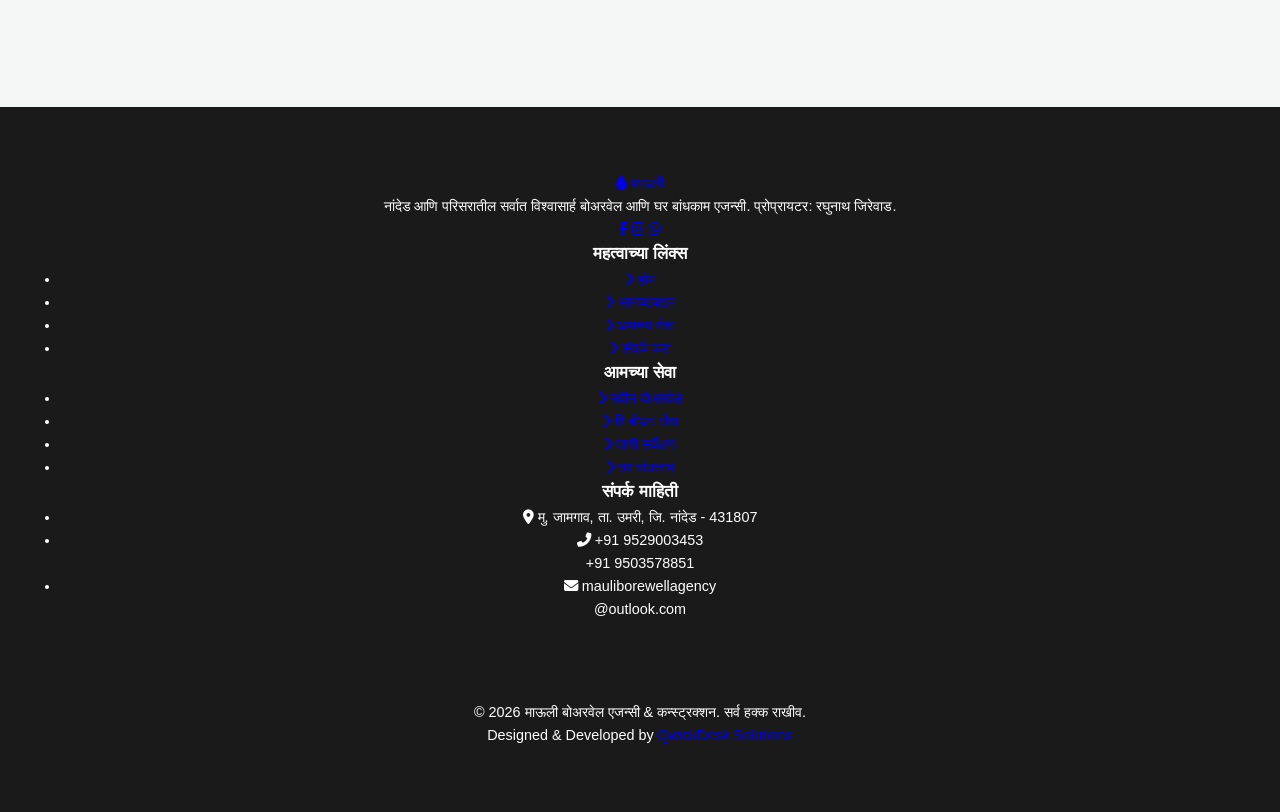
==== commit c7d127b1: "Update index.html" ====
--- a/index.html
+++ b/index.html
@@ -3,12 +3,13 @@
 <head>
     <meta charset="UTF-8">
     <meta name="viewport" content="width=device-width, initial-scale=1.0">
+    <meta name="description" content="माऊली बोअरवेल एजन्सी आणि कन्स्ट्रक्शन - नांदेड मधील सर्वात खात्रीशीर बोअरवेल आणि घर बांधकाम सेवा.">
     <title>माऊली बोअरवेल एजन्सी & कन्स्ट्रक्शन | नांदेड</title>
     
     <!-- Premium Google Fonts -->
     <link rel="preconnect" href="https://fonts.googleapis.com">
     <link rel="preconnect" href="https://fonts.gstatic.com" crossorigin>
-    <link href="https://fonts.googleapis.com/css2?family=Mukta:wght@300;400;600;700;800&family=Poppins:wght@300;400;500;600&display=swap" rel="stylesheet">
+    <link href="https://fonts.googleapis.com/css2?family=Mukta:wght@300;400;500;600;700;800&family=Poppins:wght@300;400;500;600;700&display=swap" rel="stylesheet">
     
     <!-- FontAwesome Icons -->
     <link rel="stylesheet" href="https://cdnjs.cloudflare.com/ajax/libs/font-awesome/6.4.0/css/all.min.css">
@@ -21,135 +22,322 @@
 </head>
 <body>
 
-    <!-- ================= NAVBAR ================= -->
-    <nav class="navbar glass-effect" id="navbar">
-        <div class="nav-container">
+    <!-- ================= TOP INFO BAR ================= -->
+    <div class="top-bar">
+        <div class="container top-bar-inner">
+            <div class="top-contact">
+                <span><i class="fas fa-map-marker-alt"></i> मु. जामगाव, ता. उमरी, नांदेड</span>
+                <span><i class="fas fa-clock"></i> वेळ: सकाळी ८ ते रात्री ८</span>
+            </div>
+            <div class="top-social">
+                <a href="#"><i class="fab fa-facebook-f"></i></a>
+                <a href="#"><i class="fab fa-instagram"></i></a>
+                <a href="#"><i class="fab fa-youtube"></i></a>
+            </div>
+        </div>
+    </div>
+
+    <!-- ================= MAIN NAVBAR ================= -->
+    <nav class="navbar" id="navbar">
+        <div class="container nav-container">
             <a href="index.html" class="brand-logo">
-                <i class="fas fa-droplet text-accent"></i> 
-                <div>
+                <div class="logo-icon">
+                    <i class="fas fa-droplet"></i>
+                </div>
+                <div class="logo-text">
                     <h1>माऊली</h1>
                     <p>बोअरवेल & कन्स्ट्रक्शन</p>
                 </div>
             </a>
             
-            <!-- Desktop Menu -->
-            <ul class="nav-links">
+            <ul class="nav-links" id="nav-links">
                 <li><a href="index.html" class="active">होम</a></li>
                 <li><a href="about.html">आमच्याबद्दल</a></li>
                 <li><a href="services.html">सेवा</a></li>
                 <li><a href="contact.html">संपर्क</a></li>
             </ul>
 
-            <!-- Call Action -->
-            <div class="nav-contact">
-                <a href="tel:9529003453" class="btn-primary-outline">
-                    <i class="fas fa-phone-alt"></i> +91 9529003453
+            <div class="nav-actions">
+                <a href="tel:9529003453" class="call-btn">
+                    <i class="fas fa-phone-volume"></i> 
+                    <div class="call-text">
+                        <span>कॉल करा</span>
+                        <strong>+91 952900 3453</strong>
+                    </div>
                 </a>
-            </div>
-
-            <!-- Mobile Menu Toggle -->
-            <button class="mobile-toggle" id="mobile-toggle">
-                <i class="fas fa-bars"></i>
-            </button>
-        </div>
-        <!-- Mobile Dropdown -->
-        <div class="mobile-menu" id="mobile-menu">
-            <a href="index.html" class="active">होम</a>
-            <a href="about.html">आमच्याबद्दल</a>
-            <a href="services.html">सेवा</a>
-            <a href="contact.html">संपर्क</a>
+                <button class="mobile-toggle" id="mobile-toggle" aria-label="Menu">
+                    <i class="fas fa-bars"></i>
+                </button>
+            </div>
         </div>
     </nav>
 
-    <!-- ================= HERO SECTION ================= -->
+    <!-- ================= PREMIUM HERO SECTION ================= -->
     <header class="hero-section">
-        <div class="hero-bg"></div>
-        <div class="hero-content" data-aos="fade-up" data-aos-duration="1000">
-            <span class="badge">नांदेड मधील नं. १ सेवा</span>
-            <h1 class="hero-title">पाणी हेच जीवन, आणि <br><span class="text-accent">ते शोधणे आमचे काम!</span></h1>
-            <p class="hero-desc">अत्याधुनिक मशिनरी आणि अनुभवी तज्ञांद्वारे अचूक बोअरवेल आणि दर्जेदार घर बांधकाम सेवा.</p>
+        <div class="hero-slider">
+            <div class="hero-slide active" style="background-image: url('https://images.unsplash.com/photo-1541888946425-d81bb19240f5?auto=format&fit=crop&w=1920&q=80');">
+                <div class="hero-overlay"></div>
+                <div class="container hero-content-box">
+                    <div class="hero-content" data-aos="fade-up" data-aos-duration="1200">
+                        <span class="hero-badge"><i class="fas fa-award"></i> नांदेड मधील नं. १ सेवा</span>
+                        <h1 class="hero-title">पाणी हेच जीवन, आणि <br><span class="text-gradient">ते शोधणे आमचे काम!</span></h1>
+                        <p class="hero-desc">अत्याधुनिक मशिनरी, शास्त्रशुद्ध पाणी सर्वेक्षण आणि अनुभवी तज्ञांद्वारे अचूक बोअरवेल ड्रिलिंगची १००% हमी.</p>
+                        
+                        <div class="hero-btn-group">
+                            <a href="contact.html" class="btn-primary">मोफत कोटेशन मिळवा <i class="fas fa-arrow-right"></i></a>
+                            <a href="https://wa.me/919503578851" target="_blank" class="btn-whatsapp"><i class="fab fa-whatsapp"></i> WhatsApp वर बोला</a>
+                        </div>
+                    </div>
+                    
+                    <!-- Floating Trust Badge -->
+                    <div class="floating-badge" data-aos="zoom-in" data-aos-delay="500">
+                        <div class="badge-icon"><i class="fas fa-hard-hat"></i></div>
+                        <div class="badge-info">
+                            <h4>१५+ वर्षे</h4>
+                            <p>कामाचा अनुभव</p>
+                        </div>
+                    </div>
+                </div>
+            </div>
+        </div>
+    </header>
+
+    <!-- ================= ABOUT PREVIEW SECTION ================= -->
+    <section class="section about-preview">
+        <div class="container about-grid">
+            <div class="about-images" data-aos="fade-right">
+                <img src="https://images.unsplash.com/photo-1504307651254-35680f356f58?auto=format&fit=crop&w=800&q=80" alt="Construction Work" class="img-main">
+                <img src="https://images.unsplash.com/photo-1589939705384-5185137a7f0f?auto=format&fit=crop&w=600&q=80" alt="Borewell Machine" class="img-sub shadow-lg">
+                <div class="experience-box">
+                    <h2>५००+</h2>
+                    <p>सफल प्रकल्प</p>
+                </div>
+            </div>
             
-            <div class="hero-buttons">
-                <a href="contact.html" class="btn-primary">
-                    मोफत कोटेशन मिळवा <i class="fas fa-arrow-right"></i>
-                </a>
-                <a href="https://wa.me/919503578851" target="_blank" class="btn-whatsapp">
-                    <i class="fab fa-whatsapp"></i> WhatsApp वर बोला
-                </a>
-            </div>
-        </div>
-    </header>
-
-    <!-- ================= HIGHLIGHT SERVICES ================= -->
-    <section class="section quick-services">
+            <div class="about-text" data-aos="fade-left">
+                <span class="section-subtitle">आमची ओळख</span>
+                <h2 class="section-title">दर्जेदार बांधकाम आणि <span class="text-accent">अचूक बोअरवेल</span> सेवेचे दुसरे नाव!</h2>
+                <p class="lead-text">माऊली बोअरवेल आणि कन्स्ट्रक्शन, प्रोप्रायटर रघुनाथ जिरेवाड यांच्या मार्गदर्शनाखाली, नांदेड जिल्ह्यात उत्कृष्ट सेवा देण्यासाठी ओळखले जाते.</p>
+                <p>आम्ही केवळ सेवा देत नाही, तर एक मजबूत नाते बांधतो. मग ते तुमच्या शेतातील पाण्याची गरज असो वा तुमच्या स्वप्नातील घराचे बांधकाम, आमची टीम आधुनिक तंत्रज्ञान आणि प्रामाणिक मेहनतीने तुमचे काम पूर्ण करते.</p>
+                
+                <ul class="about-features">
+                    <li><i class="fas fa-check-circle"></i> वेळेवर काम पूर्ण करण्याची हमी.</li>
+                    <li><i class="fas fa-check-circle"></i> उच्च दर्जाचे मटेरियल आणि मशिनरी.</li>
+                    <li><i class="fas fa-check-circle"></i> पारदर्शक व्यवहार, कोणतीही छुपी फी नाही.</li>
+                </ul>
+                
+                <a href="about.html" class="btn-outline">अधिक माहिती वाचा <i class="fas fa-angle-right"></i></a>
+            </div>
+        </div>
+    </section>
+
+    <!-- ================= CORE SERVICES SECTION ================= -->
+    <section class="section bg-light services-section">
         <div class="container">
-            <div class="section-header" data-aos="fade-up">
-                <h2>आमच्या <span class="text-accent">प्रीमियम सेवा</span></h2>
-                <div class="divider"></div>
-                <p>आम्ही पुरवत असलेल्या दर्जेदार सेवांची एक झलक</p>
-            </div>
-
-            <div class="grid-3">
+            <div class="section-header text-center" data-aos="fade-up">
+                <span class="section-subtitle">आमच्या सेवा</span>
+                <h2 class="section-title">एकाच छताखाली <span class="text-accent">संपूर्ण समाधान</span></h2>
+                <div class="divider mx-auto"></div>
+            </div>
+
+            <div class="services-grid">
                 <!-- Service 1 -->
-                <div class="service-card" data-aos="fade-up" data-aos-delay="100">
-                    <div class="card-icon"><i class="fas fa-truck-monster"></i></div>
-                    <h3>नवीन बोअरवेल</h3>
-                    <p>मोठी आणि हाय-स्पीड नदी मशीन उपलब्ध. कठीण खडकातही अचूक व वेगवान ड्रिलिंग.</p>
-                </div>
+                <div class="service-card-pro" data-aos="fade-up" data-aos-delay="100">
+                    <div class="card-img">
+                        <img src="https://images.unsplash.com/photo-1621506289937-a8e4df240d0b?auto=format&fit=crop&w=600&q=80" alt="New Borewell">
+                        <div class="card-icon-overlay"><i class="fas fa-truck-monster"></i></div>
+                    </div>
+                    <div class="card-content">
+                        <h3>नवीन बोअरवेल ड्रिलिंग</h3>
+                        <p>मोठी आणि हाय-स्पीड नदी मशीन उपलब्ध. कठीण खडकातही अचूक व वेगवान ड्रिलिंगची सोय.</p>
+                        <a href="services.html" class="read-more">सविस्तर पहा <i class="fas fa-long-arrow-alt-right"></i></a>
+                    </div>
+                </div>
+
                 <!-- Service 2 -->
-                <div class="service-card" data-aos="fade-up" data-aos-delay="200">
-                    <div class="card-icon"><i class="fas fa-water"></i></div>
-                    <h3>पाणी सर्वेक्षण (Survey)</h3>
-                    <p>पाण्याचे अचूक पॉईंट शोधण्यासाठी प्रगत आणि शास्त्रशुद्ध भूजल (Groundwater) तंत्रज्ञान.</p>
-                </div>
+                <div class="service-card-pro" data-aos="fade-up" data-aos-delay="200">
+                    <div class="card-img">
+                        <img src="https://images.unsplash.com/photo-1557333610-85f269a84d43?auto=format&fit=crop&w=600&q=80" alt="Water Survey">
+                        <div class="card-icon-overlay"><i class="fas fa-satellite-dish"></i></div>
+                    </div>
+                    <div class="card-content">
+                        <h3>शास्त्रशुद्ध पाणी सर्वेक्षण</h3>
+                        <p>पाण्याचे अचूक पॉईंट शोधण्यासाठी प्रगत भूजल (Groundwater Survey) तंत्रज्ञानाचा वापर.</p>
+                        <a href="services.html" class="read-more">सविस्तर पहा <i class="fas fa-long-arrow-alt-right"></i></a>
+                    </div>
+                </div>
+
                 <!-- Service 3 -->
-                <div class="service-card" data-aos="fade-up" data-aos-delay="300">
-                    <div class="card-icon"><i class="fas fa-home"></i></div>
-                    <h3>प्रीमियम घर बांधकाम</h3>
-                    <p>मजबूत पाया आणि आधुनिक डिझाइनसह तुमच्या स्वप्नातील घराचे बांधकाम आता सत्यात.</p>
-                </div>
-            </div>
-            
-            <div class="center-btn" data-aos="fade-up" data-aos-delay="400">
-                <a href="services.html" class="btn-secondary">सर्व सेवा पहा <i class="fas fa-plus"></i></a>
-            </div>
-        </div>
-    </section>
-
-    <!-- ================= WHY CHOOSE US STATS ================= -->
-    <section class="section stats-section">
+                <div class="service-card-pro" data-aos="fade-up" data-aos-delay="300">
+                    <div class="card-img">
+                        <img src="https://images.unsplash.com/photo-1503387762-592deb58ef4e?auto=format&fit=crop&w=600&q=80" alt="Construction">
+                        <div class="card-icon-overlay"><i class="fas fa-home"></i></div>
+                    </div>
+                    <div class="card-content">
+                        <h3>प्रीमियम घर बांधकाम</h3>
+                        <p>तुमच्या बजेटमध्ये मजबूत पाया आणि आधुनिक डिझाइनसह स्वप्नातील घराचे परिपूर्ण बांधकाम.</p>
+                        <a href="services.html" class="read-more">सविस्तर पहा <i class="fas fa-long-arrow-alt-right"></i></a>
+                    </div>
+                </div>
+            </div>
+        </div>
+    </section>
+
+    <!-- ================= WORK PROCESS SECTION ================= -->
+    <section class="section work-process">
         <div class="container">
-            <div class="grid-4 text-center">
-                <div class="stat-box" data-aos="zoom-in" data-aos-delay="100">
-                    <i class="fas fa-users"></i>
-                    <h3>५००+</h3>
-                    <p>संतुष्ट ग्राहक</p>
-                </div>
-                <div class="stat-box" data-aos="zoom-in" data-aos-delay="200">
-                    <i class="fas fa-cogs"></i>
-                    <h3>आधुनिक</h3>
-                    <p>मशिनरी</p>
-                </div>
-                <div class="stat-box" data-aos="zoom-in" data-aos-delay="300">
-                    <i class="fas fa-clock"></i>
-                    <h3>२४/७</h3>
-                    <p>सपोर्ट उपलब्ध</p>
-                </div>
-                <div class="stat-box" data-aos="zoom-in" data-aos-delay="400">
-                    <i class="fas fa-shield-alt"></i>
-                    <h3>१००%</h3>
-                    <p>कामाची हमी</p>
-                </div>
-            </div>
-        </div>
-    </section>
-
-    <!-- ================= FOOTER ================= -->
-    <footer class="premium-footer">
+            <div class="section-header text-center" data-aos="fade-up">
+                <span class="section-subtitle">आमची कार्यपद्धती</span>
+                <h2 class="section-title">काम करण्याची <span class="text-accent">सोपी पद्धत</span></h2>
+                <div class="divider mx-auto"></div>
+            </div>
+
+            <div class="process-grid">
+                <div class="process-step" data-aos="fade-up" data-aos-delay="100">
+                    <div class="step-number">०१</div>
+                    <div class="step-icon"><i class="fas fa-phone-alt"></i></div>
+                    <h3>संपर्क व चौकशी</h3>
+                    <p>आम्हाला कॉल करा किंवा फॉर्म भरा आणि तुमच्या गरजा सांगा.</p>
+                </div>
+                
+                <div class="process-step" data-aos="fade-up" data-aos-delay="200">
+                    <div class="step-number">०२</div>
+                    <div class="step-icon"><i class="fas fa-map-marked-alt"></i></div>
+                    <h3>जागेची पाहणी</h3>
+                    <p>आमचे तज्ञ इंजिनिअर साइटवर येऊन पाहणी आणि सर्वेक्षण करतील.</p>
+                </div>
+                
+                <div class="process-step" data-aos="fade-up" data-aos-delay="300">
+                    <div class="step-number">०३</div>
+                    <div class="step-icon"><i class="fas fa-file-contract"></i></div>
+                    <h3>कोटेशन व प्लॅनिंग</h3>
+                    <p>पारदर्शक बजेट आणि कामाचे वेळेपत्रक तुम्हाला दिले जाईल.</p>
+                </div>
+                
+                <div class="process-step" data-aos="fade-up" data-aos-delay="400">
+                    <div class="step-number">०४</div>
+                    <div class="step-icon"><i class="fas fa-check-double"></i></div>
+                    <h3>काम पूर्ण व हस्तांतरण</h3>
+                    <p>वेळेत आणि उत्तम दर्जासह काम पूर्ण करून तुम्हाला सोपवले जाईल.</p>
+                </div>
+            </div>
+        </div>
+    </section>
+
+    <!-- ================= CTA BANNER ================= -->
+    <section class="cta-banner">
+        <div class="cta-overlay"></div>
+        <div class="container cta-content" data-aos="zoom-in">
+            <h2>तुमच्या नवीन प्रोजेक्टसाठी तयार आहात?</h2>
+            <p>आजच आमच्याशी संपर्क साधा आणि तुमच्या बजेटनुसार सर्वोत्तम सल्ला मिळवा.</p>
+            <div class="cta-buttons">
+                <a href="contact.html" class="btn-white">ऑनलाइन फॉर्म भरा</a>
+                <a href="tel:9529003453" class="btn-primary"><i class="fas fa-phone"></i> ९५२९००३४५३</a>
+            </div>
+        </div>
+    </section>
+
+    <!-- ================= TESTIMONIALS SECTION ================= -->
+    <section class="section testimonials">
         <div class="container">
-            <div class="footer-bottom">
+            <div class="section-header text-center" data-aos="fade-up">
+                <span class="section-subtitle">ग्राहकांचे मनोगत</span>
+                <h2 class="section-title">आमच्यावर <span class="text-accent">विश्वास ठेवणारे</span></h2>
+                <div class="divider mx-auto"></div>
+            </div>
+
+            <div class="testimonial-grid">
+                <div class="testimonial-card" data-aos="fade-up" data-aos-delay="100">
+                    <div class="quote-icon"><i class="fas fa-quote-left"></i></div>
+                    <p class="review-text">"माऊली एजन्सीने आमच्या शेतात अतिशय उत्तम बोअरवेल मारून दिले. त्यांचे पाणी सर्वेक्षण एकदम अचूक होते. वेळेवर आणि प्रामाणिक काम केल्याबद्दल धन्यवाद."</p>
+                    <div class="client-info">
+                        <div class="client-img"><i class="fas fa-user-circle"></i></div>
+                        <div>
+                            <h4>शिवाजीराव पाटील</h4>
+                            <span>शेतकरी, उमरी</span>
+                        </div>
+                    </div>
+                </div>
+
+                <div class="testimonial-card" data-aos="fade-up" data-aos-delay="200">
+                    <div class="quote-icon"><i class="fas fa-quote-left"></i></div>
+                    <p class="review-text">"नवीन घराचे काम माऊली कन्स्ट्रक्शनला दिले होते. इंजिनिअर्स खूप अनुभवी आहेत आणि वापरलेले मटेरियल नंबर १ दर्जाचे होते. मी १००% समाधानी आहे."</p>
+                    <div class="client-info">
+                        <div class="client-img"><i class="fas fa-user-circle"></i></div>
+                        <div>
+                            <h4>गणेश देशमुख</h4>
+                            <span>व्यावसायिक, नांदेड</span>
+                        </div>
+                    </div>
+                </div>
+            </div>
+        </div>
+    </section>
+
+    <!-- ================= MEGA FOOTER ================= -->
+    <footer class="mega-footer">
+        <div class="container footer-top">
+            <div class="footer-grid">
+                <!-- Col 1 -->
+                <div class="footer-col brand-col">
+                    <a href="index.html" class="footer-logo">
+                        <i class="fas fa-droplet text-accent"></i> माऊली
+                    </a>
+                    <p class="footer-about">नांदेड आणि परिसरातील सर्वात विश्वासार्ह बोअरवेल आणि घर बांधकाम एजन्सी. प्रोप्रायटर: रघुनाथ जिरेवाड.</p>
+                    <div class="footer-social">
+                        <a href="#"><i class="fab fa-facebook-f"></i></a>
+                        <a href="#"><i class="fab fa-instagram"></i></a>
+                        <a href="#"><i class="fab fa-whatsapp"></i></a>
+                    </div>
+                </div>
+
+                <!-- Col 2 -->
+                <div class="footer-col links-col">
+                    <h3>महत्वाच्या लिंक्स</h3>
+                    <ul>
+                        <li><a href="index.html"><i class="fas fa-chevron-right"></i> होम</a></li>
+                        <li><a href="about.html"><i class="fas fa-chevron-right"></i> आमच्याबद्दल</a></li>
+                        <li><a href="services.html"><i class="fas fa-chevron-right"></i> आमच्या सेवा</a></li>
+                        <li><a href="contact.html"><i class="fas fa-chevron-right"></i> संपर्क करा</a></li>
+                    </ul>
+                </div>
+
+                <!-- Col 3 -->
+                <div class="footer-col services-col">
+                    <h3>आमच्या सेवा</h3>
+                    <ul>
+                        <li><a href="services.html"><i class="fas fa-chevron-right"></i> नवीन बोअरवेल</a></li>
+                        <li><a href="services.html"><i class="fas fa-chevron-right"></i> रि-बोअर सेवा</a></li>
+                        <li><a href="services.html"><i class="fas fa-chevron-right"></i> पाणी सर्वेक्षण</a></li>
+                        <li><a href="services.html"><i class="fas fa-chevron-right"></i> घर बांधकाम</a></li>
+                    </ul>
+                </div>
+
+                <!-- Col 4 -->
+                <div class="footer-col contact-col">
+                    <h3>संपर्क माहिती</h3>
+                    <ul class="contact-list">
+                        <li>
+                            <i class="fas fa-map-marker-alt text-accent"></i>
+                            <span>मु. जामगाव, ता. उमरी, जि. नांदेड - 431807</span>
+                        </li>
+                        <li>
+                            <i class="fas fa-phone-alt text-accent"></i>
+                            <span>+91 9529003453 <br> +91 9503578851</span>
+                        </li>
+                        <li>
+                            <i class="fas fa-envelope text-accent"></i>
+                            <span>mauliborewellagency<br>@outlook.com</span>
+                        </li>
+                    </ul>
+                </div>
+            </div>
+        </div>
+
+        <div class="footer-bottom">
+            <div class="container flex-bottom">
                 <p>&copy; 2026 माऊली बोअरवेल एजन्सी & कन्स्ट्रक्शन. सर्व हक्क राखीव.</p>
-                <p class="developer">Designed by <a href="https://qwickdesksolutions.co.in" target="_blank">QwickDesk Solutions</a></p>
+                <p class="developer">Designed & Developed by <a href="https://qwickdesksolutions.co.in" target="_blank">QwickDesk Solutions</a></p>
             </div>
         </div>
     </footer>
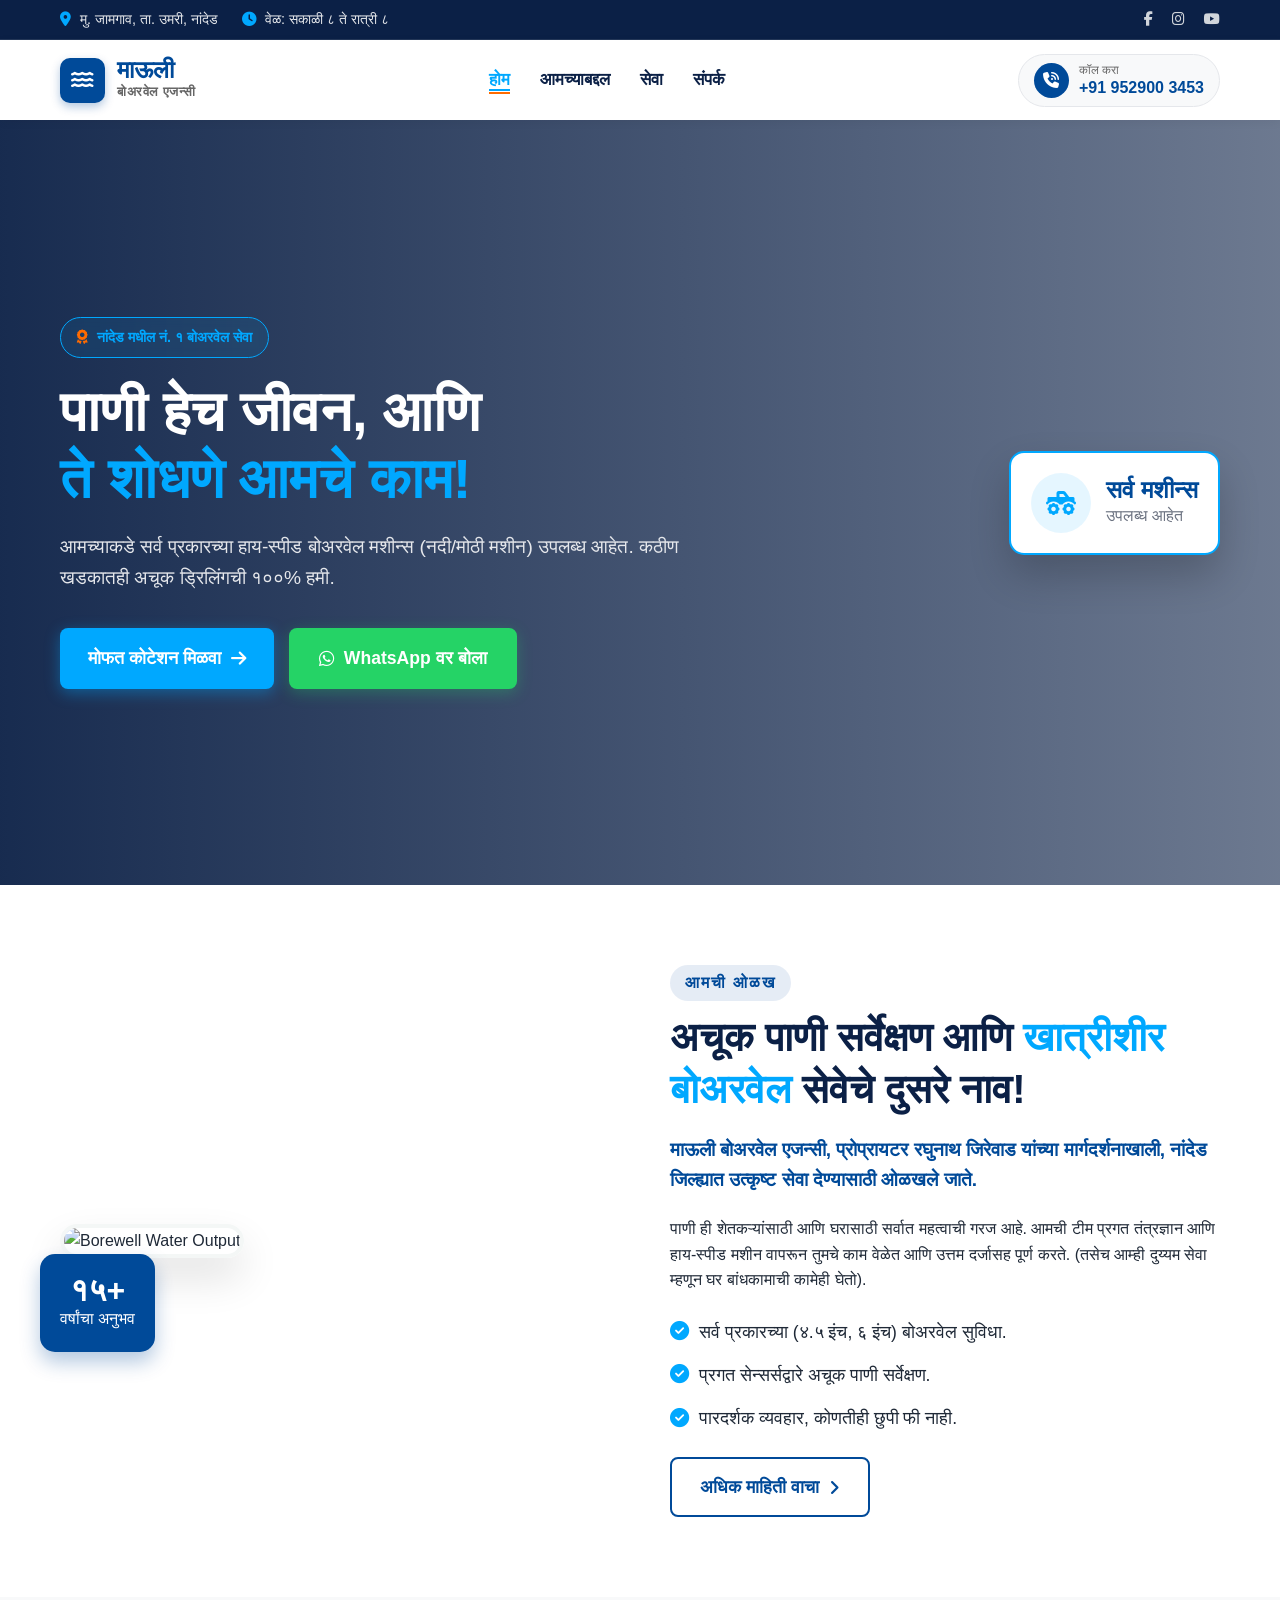
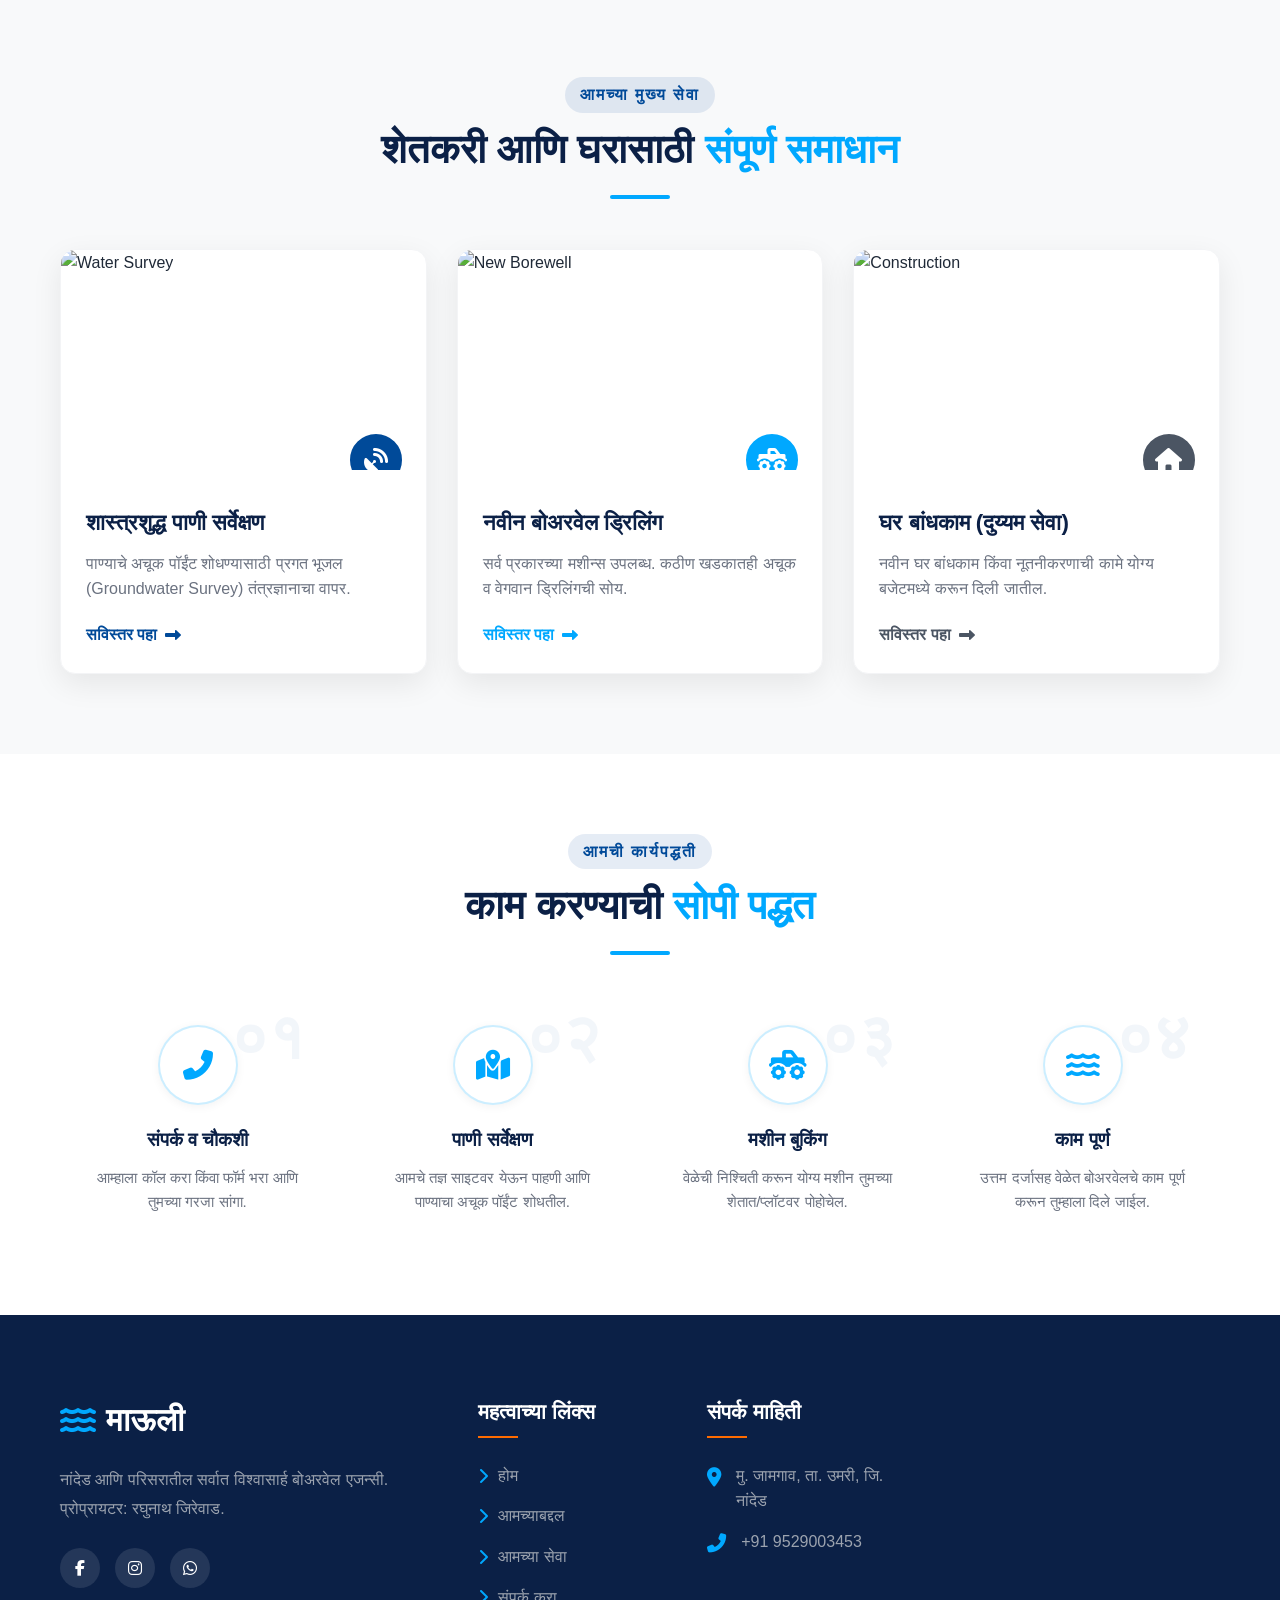
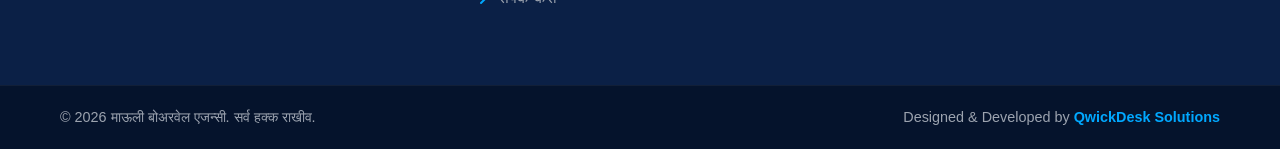
==== commit 61994deb: "Update index.html" ====
--- a/index.html
+++ b/index.html
@@ -3,8 +3,8 @@
 <head>
     <meta charset="UTF-8">
     <meta name="viewport" content="width=device-width, initial-scale=1.0">
-    <meta name="description" content="माऊली बोअरवेल एजन्सी आणि कन्स्ट्रक्शन - नांदेड मधील सर्वात खात्रीशीर बोअरवेल आणि घर बांधकाम सेवा.">
-    <title>माऊली बोअरवेल एजन्सी & कन्स्ट्रक्शन | नांदेड</title>
+    <meta name="description" content="माऊली बोअरवेल एजन्सी - नांदेड मधील सर्वात खात्रीशीर बोअरवेल सेवा.">
+    <title>माऊली बोअरवेल एजन्सी | नांदेड</title>
     
     <!-- Premium Google Fonts -->
     <link rel="preconnect" href="https://fonts.googleapis.com">
@@ -23,11 +23,11 @@
 <body>
 
     <!-- ================= TOP INFO BAR ================= -->
-    <div class="top-bar">
+    <div class="top-bar" style="background: #0b2046; border-bottom: 1px solid rgba(255,255,255,0.1);">
         <div class="container top-bar-inner">
-            <div class="top-contact">
-                <span><i class="fas fa-map-marker-alt"></i> मु. जामगाव, ता. उमरी, नांदेड</span>
-                <span><i class="fas fa-clock"></i> वेळ: सकाळी ८ ते रात्री ८</span>
+            <div class="top-contact" style="color: #e5e7eb;">
+                <span><i class="fas fa-map-marker-alt" style="color: #00a8ff;"></i> मु. जामगाव, ता. उमरी, नांदेड</span>
+                <span><i class="fas fa-clock" style="color: #00a8ff;"></i> वेळ: सकाळी ८ ते रात्री ८</span>
             </div>
             <div class="top-social">
                 <a href="#"><i class="fab fa-facebook-f"></i></a>
@@ -41,17 +41,17 @@
     <nav class="navbar" id="navbar">
         <div class="container nav-container">
             <a href="index.html" class="brand-logo">
-                <div class="logo-icon">
-                    <i class="fas fa-droplet"></i>
+                <div class="logo-icon" style="background: #004a99; box-shadow: 0 4px 10px rgba(0, 74, 153, 0.3);">
+                    <i class="fas fa-water"></i>
                 </div>
                 <div class="logo-text">
-                    <h1>माऊली</h1>
-                    <p>बोअरवेल & कन्स्ट्रक्शन</p>
+                    <h1 style="color: #004a99;">माऊली</h1>
+                    <p style="color: #666;">बोअरवेल एजन्सी</p>
                 </div>
             </a>
             
             <ul class="nav-links" id="nav-links">
-                <li><a href="index.html" class="active">होम</a></li>
+                <li><a href="index.html" class="active" style="color: #00a8ff; border-bottom: 2px solid #00a8ff;">होम</a></li>
                 <li><a href="about.html">आमच्याबद्दल</a></li>
                 <li><a href="services.html">सेवा</a></li>
                 <li><a href="contact.html">संपर्क</a></li>
@@ -59,14 +59,14 @@
 
             <div class="nav-actions">
                 <a href="tel:9529003453" class="call-btn">
-                    <i class="fas fa-phone-volume"></i> 
+                    <i class="fas fa-phone-volume" style="background: #004a99;"></i> 
                     <div class="call-text">
-                        <span>कॉल करा</span>
-                        <strong>+91 952900 3453</strong>
+                        <span style="color: #666;">कॉल करा</span>
+                        <strong style="color: #004a99;">+91 952900 3453</strong>
                     </div>
                 </a>
                 <button class="mobile-toggle" id="mobile-toggle" aria-label="Menu">
-                    <i class="fas fa-bars"></i>
+                    <i class="fas fa-bars" style="color: #004a99;"></i>
                 </button>
             </div>
         </div>
@@ -75,26 +75,29 @@
     <!-- ================= PREMIUM HERO SECTION ================= -->
     <header class="hero-section">
         <div class="hero-slider">
-            <div class="hero-slide active" style="background-image: url('https://images.unsplash.com/photo-1541888946425-d81bb19240f5?auto=format&fit=crop&w=1920&q=80');">
-                <div class="hero-overlay"></div>
+            <!-- HEAVY DRILLING TRUCK STOCK IMAGE -->
+            <div class="hero-slide active" style="background-image: url('https://images.pexels.com/photos/1216589/pexels-photo-1216589.jpeg?auto=compress&cs=tinysrgb&w=1920&q=80');">
+                
+                <div class="hero-overlay" style="background: linear-gradient(90deg, rgba(11, 32, 70, 0.95) 0%, rgba(11, 32, 70, 0.6) 100%);"></div>
+                
                 <div class="container hero-content-box">
                     <div class="hero-content" data-aos="fade-up" data-aos-duration="1200">
-                        <span class="hero-badge"><i class="fas fa-award"></i> नांदेड मधील नं. १ सेवा</span>
-                        <h1 class="hero-title">पाणी हेच जीवन, आणि <br><span class="text-gradient">ते शोधणे आमचे काम!</span></h1>
-                        <p class="hero-desc">अत्याधुनिक मशिनरी, शास्त्रशुद्ध पाणी सर्वेक्षण आणि अनुभवी तज्ञांद्वारे अचूक बोअरवेल ड्रिलिंगची १००% हमी.</p>
+                        <span class="hero-badge" style="border-color: #00a8ff; color: #00a8ff; background: rgba(0, 168, 255, 0.1);"><i class="fas fa-award"></i> नांदेड मधील नं. १ बोअरवेल सेवा</span>
+                        <h1 class="hero-title" style="color: #ffffff;">पाणी हेच जीवन, आणि <br><span style="color: #00a8ff;">ते शोधणे आमचे काम!</span></h1>
+                        <p class="hero-desc" style="color: #e5e7eb;">आमच्याकडे सर्व प्रकारच्या हाय-स्पीड बोअरवेल मशीन्स (नदी/मोठी मशीन) उपलब्ध आहेत. कठीण खडकातही अचूक ड्रिलिंगची १००% हमी.</p>
                         
                         <div class="hero-btn-group">
-                            <a href="contact.html" class="btn-primary">मोफत कोटेशन मिळवा <i class="fas fa-arrow-right"></i></a>
-                            <a href="https://wa.me/919503578851" target="_blank" class="btn-whatsapp"><i class="fab fa-whatsapp"></i> WhatsApp वर बोला</a>
+                            <a href="contact.html" class="btn-primary" style="background: #00a8ff; border: none; box-shadow: 0 4px 15px rgba(0, 168, 255, 0.4); color: white;">मोफत कोटेशन मिळवा <i class="fas fa-arrow-right"></i></a>
+                            <a href="https://wa.me/919503578851" target="_blank" class="btn-whatsapp" style="background: #25d366; color: white;"><i class="fab fa-whatsapp"></i> WhatsApp वर बोला</a>
                         </div>
                     </div>
                     
                     <!-- Floating Trust Badge -->
-                    <div class="floating-badge" data-aos="zoom-in" data-aos-delay="500">
-                        <div class="badge-icon"><i class="fas fa-hard-hat"></i></div>
+                    <div class="floating-badge" data-aos="zoom-in" data-aos-delay="500" style="border: 2px solid #00a8ff;">
+                        <div class="badge-icon" style="color: #00a8ff; background: rgba(0, 168, 255, 0.1);"><i class="fas fa-truck-monster"></i></div>
                         <div class="badge-info">
-                            <h4>१५+ वर्षे</h4>
-                            <p>कामाचा अनुभव</p>
+                            <h4 style="color: #004a99;">सर्व मशीन्स</h4>
+                            <p>उपलब्ध आहेत</p>
                         </div>
                     </div>
                 </div>
@@ -106,27 +109,27 @@
     <section class="section about-preview">
         <div class="container about-grid">
             <div class="about-images" data-aos="fade-right">
-                <img src="https://images.unsplash.com/photo-1504307651254-35680f356f58?auto=format&fit=crop&w=800&q=80" alt="Construction Work" class="img-main">
-                <img src="https://images.unsplash.com/photo-1589939705384-5185137a7f0f?auto=format&fit=crop&w=600&q=80" alt="Borewell Machine" class="img-sub shadow-lg">
-                <div class="experience-box">
-                    <h2>५००+</h2>
-                    <p>सफल प्रकल्प</p>
+                <!-- WATER SPLASH / DRILLING RESULT IMAGE -->
+                <img src="https://images.unsplash.com/photo-1544445207-6cb5db7419f1?auto=format&fit=crop&w=800&q=80" alt="Borewell Water Output" class="img-main" style="border: 4px solid #f4f7f6;">
+                <div class="experience-box" style="background: #004a99; box-shadow: 0 10px 20px rgba(0, 74, 153, 0.3);">
+                    <h2>१५+</h2>
+                    <p>वर्षांचा अनुभव</p>
                 </div>
             </div>
             
             <div class="about-text" data-aos="fade-left">
-                <span class="section-subtitle">आमची ओळख</span>
-                <h2 class="section-title">दर्जेदार बांधकाम आणि <span class="text-accent">अचूक बोअरवेल</span> सेवेचे दुसरे नाव!</h2>
-                <p class="lead-text">माऊली बोअरवेल आणि कन्स्ट्रक्शन, प्रोप्रायटर रघुनाथ जिरेवाड यांच्या मार्गदर्शनाखाली, नांदेड जिल्ह्यात उत्कृष्ट सेवा देण्यासाठी ओळखले जाते.</p>
-                <p>आम्ही केवळ सेवा देत नाही, तर एक मजबूत नाते बांधतो. मग ते तुमच्या शेतातील पाण्याची गरज असो वा तुमच्या स्वप्नातील घराचे बांधकाम, आमची टीम आधुनिक तंत्रज्ञान आणि प्रामाणिक मेहनतीने तुमचे काम पूर्ण करते.</p>
+                <span class="section-subtitle" style="color: #004a99; background: rgba(0, 74, 153, 0.1);">आमची ओळख</span>
+                <h2 class="section-title" style="color: #0b2046;">अचूक पाणी सर्वेक्षण आणि <span style="color: #00a8ff;">खात्रीशीर बोअरवेल</span> सेवेचे दुसरे नाव!</h2>
+                <p class="lead-text" style="color: #004a99;">माऊली बोअरवेल एजन्सी, प्रोप्रायटर रघुनाथ जिरेवाड यांच्या मार्गदर्शनाखाली, नांदेड जिल्ह्यात उत्कृष्ट सेवा देण्यासाठी ओळखले जाते.</p>
+                <p>पाणी ही शेतकऱ्यांसाठी आणि घरासाठी सर्वात महत्वाची गरज आहे. आमची टीम प्रगत तंत्रज्ञान आणि हाय-स्पीड मशीन वापरून तुमचे काम वेळेत आणि उत्तम दर्जासह पूर्ण करते. (तसेच आम्ही दुय्यम सेवा म्हणून घर बांधकामाची कामेही घेतो).</p>
                 
                 <ul class="about-features">
-                    <li><i class="fas fa-check-circle"></i> वेळेवर काम पूर्ण करण्याची हमी.</li>
-                    <li><i class="fas fa-check-circle"></i> उच्च दर्जाचे मटेरियल आणि मशिनरी.</li>
-                    <li><i class="fas fa-check-circle"></i> पारदर्शक व्यवहार, कोणतीही छुपी फी नाही.</li>
+                    <li><i class="fas fa-check-circle" style="color: #00a8ff;"></i> सर्व प्रकारच्या (४.५ इंच, ६ इंच) बोअरवेल सुविधा.</li>
+                    <li><i class="fas fa-check-circle" style="color: #00a8ff;"></i> प्रगत सेन्सर्सद्वारे अचूक पाणी सर्वेक्षण.</li>
+                    <li><i class="fas fa-check-circle" style="color: #00a8ff;"></i> पारदर्शक व्यवहार, कोणतीही छुपी फी नाही.</li>
                 </ul>
                 
-                <a href="about.html" class="btn-outline">अधिक माहिती वाचा <i class="fas fa-angle-right"></i></a>
+                <a href="about.html" class="btn-outline" style="border-color: #004a99; color: #004a99;">अधिक माहिती वाचा <i class="fas fa-angle-right"></i></a>
             </div>
         </div>
     </section>
@@ -135,48 +138,48 @@
     <section class="section bg-light services-section">
         <div class="container">
             <div class="section-header text-center" data-aos="fade-up">
-                <span class="section-subtitle">आमच्या सेवा</span>
-                <h2 class="section-title">एकाच छताखाली <span class="text-accent">संपूर्ण समाधान</span></h2>
-                <div class="divider mx-auto"></div>
+                <span class="section-subtitle" style="color: #004a99; background: rgba(0, 74, 153, 0.1);">आमच्या मुख्य सेवा</span>
+                <h2 class="section-title" style="color: #0b2046;">शेतकरी आणि घरासाठी <span style="color: #00a8ff;">संपूर्ण समाधान</span></h2>
+                <div class="divider mx-auto" style="background: #00a8ff;"></div>
             </div>
 
             <div class="services-grid">
                 <!-- Service 1 -->
                 <div class="service-card-pro" data-aos="fade-up" data-aos-delay="100">
                     <div class="card-img">
-                        <img src="https://images.unsplash.com/photo-1621506289937-a8e4df240d0b?auto=format&fit=crop&w=600&q=80" alt="New Borewell">
-                        <div class="card-icon-overlay"><i class="fas fa-truck-monster"></i></div>
+                        <img src="https://images.unsplash.com/photo-1557333610-85f269a84d43?auto=format&fit=crop&w=600&q=80" alt="Water Survey">
+                        <div class="card-icon-overlay" style="background: #004a99; border-color: white;"><i class="fas fa-satellite-dish"></i></div>
                     </div>
                     <div class="card-content">
-                        <h3>नवीन बोअरवेल ड्रिलिंग</h3>
-                        <p>मोठी आणि हाय-स्पीड नदी मशीन उपलब्ध. कठीण खडकातही अचूक व वेगवान ड्रिलिंगची सोय.</p>
-                        <a href="services.html" class="read-more">सविस्तर पहा <i class="fas fa-long-arrow-alt-right"></i></a>
+                        <h3 style="color: #0b2046;">शास्त्रशुद्ध पाणी सर्वेक्षण</h3>
+                        <p>पाण्याचे अचूक पॉईंट शोधण्यासाठी प्रगत भूजल (Groundwater Survey) तंत्रज्ञानाचा वापर.</p>
+                        <a href="services.html" class="read-more" style="color: #004a99;">सविस्तर पहा <i class="fas fa-long-arrow-alt-right"></i></a>
                     </div>
                 </div>
 
                 <!-- Service 2 -->
                 <div class="service-card-pro" data-aos="fade-up" data-aos-delay="200">
                     <div class="card-img">
-                        <img src="https://images.unsplash.com/photo-1557333610-85f269a84d43?auto=format&fit=crop&w=600&q=80" alt="Water Survey">
-                        <div class="card-icon-overlay"><i class="fas fa-satellite-dish"></i></div>
+                        <img src="https://images.unsplash.com/photo-1621506289937-a8e4df240d0b?auto=format&fit=crop&w=600&q=80" alt="New Borewell">
+                        <div class="card-icon-overlay" style="background: #00a8ff; border-color: white;"><i class="fas fa-truck-monster"></i></div>
                     </div>
                     <div class="card-content">
-                        <h3>शास्त्रशुद्ध पाणी सर्वेक्षण</h3>
-                        <p>पाण्याचे अचूक पॉईंट शोधण्यासाठी प्रगत भूजल (Groundwater Survey) तंत्रज्ञानाचा वापर.</p>
-                        <a href="services.html" class="read-more">सविस्तर पहा <i class="fas fa-long-arrow-alt-right"></i></a>
-                    </div>
-                </div>
-
-                <!-- Service 3 -->
+                        <h3 style="color: #0b2046;">नवीन बोअरवेल ड्रिलिंग</h3>
+                        <p>सर्व प्रकारच्या मशीन्स उपलब्ध. कठीण खडकातही अचूक व वेगवान ड्रिलिंगची सोय.</p>
+                        <a href="services.html" class="read-more" style="color: #00a8ff;">सविस्तर पहा <i class="fas fa-long-arrow-alt-right"></i></a>
+                    </div>
+                </div>
+
+                <!-- Service 3 (Secondary) -->
                 <div class="service-card-pro" data-aos="fade-up" data-aos-delay="300">
                     <div class="card-img">
                         <img src="https://images.unsplash.com/photo-1503387762-592deb58ef4e?auto=format&fit=crop&w=600&q=80" alt="Construction">
-                        <div class="card-icon-overlay"><i class="fas fa-home"></i></div>
+                        <div class="card-icon-overlay" style="background: #4b5563; border-color: white;"><i class="fas fa-home"></i></div>
                     </div>
                     <div class="card-content">
-                        <h3>प्रीमियम घर बांधकाम</h3>
-                        <p>तुमच्या बजेटमध्ये मजबूत पाया आणि आधुनिक डिझाइनसह स्वप्नातील घराचे परिपूर्ण बांधकाम.</p>
-                        <a href="services.html" class="read-more">सविस्तर पहा <i class="fas fa-long-arrow-alt-right"></i></a>
+                        <h3 style="color: #0b2046;">घर बांधकाम (दुय्यम सेवा)</h3>
+                        <p>नवीन घर बांधकाम किंवा नूतनीकरणाची कामे योग्य बजेटमध्ये करून दिली जातील.</p>
+                        <a href="services.html" class="read-more" style="color: #4b5563;">सविस्तर पहा <i class="fas fa-long-arrow-alt-right"></i></a>
                     </div>
                 </div>
             </div>
@@ -187,164 +190,95 @@
     <section class="section work-process">
         <div class="container">
             <div class="section-header text-center" data-aos="fade-up">
-                <span class="section-subtitle">आमची कार्यपद्धती</span>
-                <h2 class="section-title">काम करण्याची <span class="text-accent">सोपी पद्धत</span></h2>
-                <div class="divider mx-auto"></div>
+                <span class="section-subtitle" style="color: #004a99; background: rgba(0, 74, 153, 0.1);">आमची कार्यपद्धती</span>
+                <h2 class="section-title" style="color: #0b2046;">काम करण्याची <span style="color: #00a8ff;">सोपी पद्धत</span></h2>
+                <div class="divider mx-auto" style="background: #00a8ff;"></div>
             </div>
 
             <div class="process-grid">
                 <div class="process-step" data-aos="fade-up" data-aos-delay="100">
-                    <div class="step-number">०१</div>
-                    <div class="step-icon"><i class="fas fa-phone-alt"></i></div>
-                    <h3>संपर्क व चौकशी</h3>
+                    <div class="step-number" style="color: rgba(0, 74, 153, 0.05);">०१</div>
+                    <div class="step-icon" style="color: #00a8ff; border-color: rgba(0, 168, 255, 0.2);"><i class="fas fa-phone-alt"></i></div>
+                    <h3 style="color: #0b2046;">संपर्क व चौकशी</h3>
                     <p>आम्हाला कॉल करा किंवा फॉर्म भरा आणि तुमच्या गरजा सांगा.</p>
                 </div>
                 
                 <div class="process-step" data-aos="fade-up" data-aos-delay="200">
-                    <div class="step-number">०२</div>
-                    <div class="step-icon"><i class="fas fa-map-marked-alt"></i></div>
-                    <h3>जागेची पाहणी</h3>
-                    <p>आमचे तज्ञ इंजिनिअर साइटवर येऊन पाहणी आणि सर्वेक्षण करतील.</p>
+                    <div class="step-number" style="color: rgba(0, 74, 153, 0.05);">०२</div>
+                    <div class="step-icon" style="color: #00a8ff; border-color: rgba(0, 168, 255, 0.2);"><i class="fas fa-map-marked-alt"></i></div>
+                    <h3 style="color: #0b2046;">पाणी सर्वेक्षण</h3>
+                    <p>आमचे तज्ञ साइटवर येऊन पाहणी आणि पाण्याचा अचूक पॉईंट शोधतील.</p>
                 </div>
                 
                 <div class="process-step" data-aos="fade-up" data-aos-delay="300">
-                    <div class="step-number">०३</div>
-                    <div class="step-icon"><i class="fas fa-file-contract"></i></div>
-                    <h3>कोटेशन व प्लॅनिंग</h3>
-                    <p>पारदर्शक बजेट आणि कामाचे वेळेपत्रक तुम्हाला दिले जाईल.</p>
+                    <div class="step-number" style="color: rgba(0, 74, 153, 0.05);">०३</div>
+                    <div class="step-icon" style="color: #00a8ff; border-color: rgba(0, 168, 255, 0.2);"><i class="fas fa-truck-monster"></i></div>
+                    <h3 style="color: #0b2046;">मशीन बुकिंग</h3>
+                    <p>वेळेची निश्चिती करून योग्य मशीन तुमच्या शेतात/प्लॉटवर पोहोचेल.</p>
                 </div>
                 
                 <div class="process-step" data-aos="fade-up" data-aos-delay="400">
-                    <div class="step-number">०४</div>
-                    <div class="step-icon"><i class="fas fa-check-double"></i></div>
-                    <h3>काम पूर्ण व हस्तांतरण</h3>
-                    <p>वेळेत आणि उत्तम दर्जासह काम पूर्ण करून तुम्हाला सोपवले जाईल.</p>
+                    <div class="step-number" style="color: rgba(0, 74, 153, 0.05);">०४</div>
+                    <div class="step-icon" style="color: #00a8ff; border-color: rgba(0, 168, 255, 0.2);"><i class="fas fa-water"></i></div>
+                    <h3 style="color: #0b2046;">काम पूर्ण</h3>
+                    <p>उत्तम दर्जासह वेळेत बोअरवेलचे काम पूर्ण करून तुम्हाला दिले जाईल.</p>
                 </div>
             </div>
         </div>
     </section>
 
-    <!-- ================= CTA BANNER ================= -->
-    <section class="cta-banner">
-        <div class="cta-overlay"></div>
-        <div class="container cta-content" data-aos="zoom-in">
-            <h2>तुमच्या नवीन प्रोजेक्टसाठी तयार आहात?</h2>
-            <p>आजच आमच्याशी संपर्क साधा आणि तुमच्या बजेटनुसार सर्वोत्तम सल्ला मिळवा.</p>
-            <div class="cta-buttons">
-                <a href="contact.html" class="btn-white">ऑनलाइन फॉर्म भरा</a>
-                <a href="tel:9529003453" class="btn-primary"><i class="fas fa-phone"></i> ९५२९००३४५३</a>
-            </div>
-        </div>
-    </section>
-
-    <!-- ================= TESTIMONIALS SECTION ================= -->
-    <section class="section testimonials">
-        <div class="container">
-            <div class="section-header text-center" data-aos="fade-up">
-                <span class="section-subtitle">ग्राहकांचे मनोगत</span>
-                <h2 class="section-title">आमच्यावर <span class="text-accent">विश्वास ठेवणारे</span></h2>
-                <div class="divider mx-auto"></div>
-            </div>
-
-            <div class="testimonial-grid">
-                <div class="testimonial-card" data-aos="fade-up" data-aos-delay="100">
-                    <div class="quote-icon"><i class="fas fa-quote-left"></i></div>
-                    <p class="review-text">"माऊली एजन्सीने आमच्या शेतात अतिशय उत्तम बोअरवेल मारून दिले. त्यांचे पाणी सर्वेक्षण एकदम अचूक होते. वेळेवर आणि प्रामाणिक काम केल्याबद्दल धन्यवाद."</p>
-                    <div class="client-info">
-                        <div class="client-img"><i class="fas fa-user-circle"></i></div>
-                        <div>
-                            <h4>शिवाजीराव पाटील</h4>
-                            <span>शेतकरी, उमरी</span>
-                        </div>
-                    </div>
-                </div>
-
-                <div class="testimonial-card" data-aos="fade-up" data-aos-delay="200">
-                    <div class="quote-icon"><i class="fas fa-quote-left"></i></div>
-                    <p class="review-text">"नवीन घराचे काम माऊली कन्स्ट्रक्शनला दिले होते. इंजिनिअर्स खूप अनुभवी आहेत आणि वापरलेले मटेरियल नंबर १ दर्जाचे होते. मी १००% समाधानी आहे."</p>
-                    <div class="client-info">
-                        <div class="client-img"><i class="fas fa-user-circle"></i></div>
-                        <div>
-                            <h4>गणेश देशमुख</h4>
-                            <span>व्यावसायिक, नांदेड</span>
-                        </div>
-                    </div>
-                </div>
-            </div>
-        </div>
-    </section>
-
     <!-- ================= MEGA FOOTER ================= -->
-    <footer class="mega-footer">
+    <footer class="mega-footer" style="background: #0b2046;">
         <div class="container footer-top">
             <div class="footer-grid">
-                <!-- Col 1 -->
                 <div class="footer-col brand-col">
                     <a href="index.html" class="footer-logo">
-                        <i class="fas fa-droplet text-accent"></i> माऊली
+                        <i class="fas fa-water" style="color: #00a8ff;"></i> माऊली
                     </a>
-                    <p class="footer-about">नांदेड आणि परिसरातील सर्वात विश्वासार्ह बोअरवेल आणि घर बांधकाम एजन्सी. प्रोप्रायटर: रघुनाथ जिरेवाड.</p>
+                    <p class="footer-about" style="color: #9ca3af;">नांदेड आणि परिसरातील सर्वात विश्वासार्ह बोअरवेल एजन्सी. प्रोप्रायटर: रघुनाथ जिरेवाड.</p>
                     <div class="footer-social">
-                        <a href="#"><i class="fab fa-facebook-f"></i></a>
-                        <a href="#"><i class="fab fa-instagram"></i></a>
-                        <a href="#"><i class="fab fa-whatsapp"></i></a>
-                    </div>
-                </div>
-
-                <!-- Col 2 -->
+                        <a href="#" style="background: rgba(255,255,255,0.1);"><i class="fab fa-facebook-f"></i></a>
+                        <a href="#" style="background: rgba(255,255,255,0.1);"><i class="fab fa-instagram"></i></a>
+                        <a href="#" style="background: rgba(255,255,255,0.1);"><i class="fab fa-whatsapp"></i></a>
+                    </div>
+                </div>
+
                 <div class="footer-col links-col">
-                    <h3>महत्वाच्या लिंक्स</h3>
+                    <h3 style="color: white;">महत्वाच्या लिंक्स</h3>
                     <ul>
-                        <li><a href="index.html"><i class="fas fa-chevron-right"></i> होम</a></li>
-                        <li><a href="about.html"><i class="fas fa-chevron-right"></i> आमच्याबद्दल</a></li>
-                        <li><a href="services.html"><i class="fas fa-chevron-right"></i> आमच्या सेवा</a></li>
-                        <li><a href="contact.html"><i class="fas fa-chevron-right"></i> संपर्क करा</a></li>
+                        <li><a href="index.html"><i class="fas fa-chevron-right" style="color: #00a8ff;"></i> होम</a></li>
+                        <li><a href="about.html"><i class="fas fa-chevron-right" style="color: #00a8ff;"></i> आमच्याबद्दल</a></li>
+                        <li><a href="services.html"><i class="fas fa-chevron-right" style="color: #00a8ff;"></i> आमच्या सेवा</a></li>
+                        <li><a href="contact.html"><i class="fas fa-chevron-right" style="color: #00a8ff;"></i> संपर्क करा</a></li>
                     </ul>
                 </div>
 
-                <!-- Col 3 -->
-                <div class="footer-col services-col">
-                    <h3>आमच्या सेवा</h3>
-                    <ul>
-                        <li><a href="services.html"><i class="fas fa-chevron-right"></i> नवीन बोअरवेल</a></li>
-                        <li><a href="services.html"><i class="fas fa-chevron-right"></i> रि-बोअर सेवा</a></li>
-                        <li><a href="services.html"><i class="fas fa-chevron-right"></i> पाणी सर्वेक्षण</a></li>
-                        <li><a href="services.html"><i class="fas fa-chevron-right"></i> घर बांधकाम</a></li>
-                    </ul>
-                </div>
-
-                <!-- Col 4 -->
                 <div class="footer-col contact-col">
-                    <h3>संपर्क माहिती</h3>
+                    <h3 style="color: white;">संपर्क माहिती</h3>
                     <ul class="contact-list">
                         <li>
-                            <i class="fas fa-map-marker-alt text-accent"></i>
-                            <span>मु. जामगाव, ता. उमरी, जि. नांदेड - 431807</span>
+                            <i class="fas fa-map-marker-alt" style="color: #00a8ff;"></i>
+                            <span>मु. जामगाव, ता. उमरी, जि. नांदेड</span>
                         </li>
                         <li>
-                            <i class="fas fa-phone-alt text-accent"></i>
-                            <span>+91 9529003453 <br> +91 9503578851</span>
-                        </li>
-                        <li>
-                            <i class="fas fa-envelope text-accent"></i>
-                            <span>mauliborewellagency<br>@outlook.com</span>
+                            <i class="fas fa-phone-alt" style="color: #00a8ff;"></i>
+                            <span>+91 9529003453</span>
                         </li>
                     </ul>
                 </div>
             </div>
         </div>
 
-        <div class="footer-bottom">
-            <div class="container flex-bottom">
-                <p>&copy; 2026 माऊली बोअरवेल एजन्सी & कन्स्ट्रक्शन. सर्व हक्क राखीव.</p>
-                <p class="developer">Designed & Developed by <a href="https://qwickdesksolutions.co.in" target="_blank">QwickDesk Solutions</a></p>
+        <div class="footer-bottom" style="background: #05132c; border-top: 1px solid rgba(255,255,255,0.05);">
+            <div class="container flex-bottom" style="color: #9ca3af;">
+                <p>&copy; 2026 माऊली बोअरवेल एजन्सी. सर्व हक्क राखीव.</p>
+                <p class="developer">Designed & Developed by <a href="https://qwickdesksolutions.co.in" target="_blank" style="color: #00a8ff; font-weight: bold;">QwickDesk Solutions</a></p>
             </div>
         </div>
     </footer>
 
     <!-- AOS Animation JS -->
     <script src="https://unpkg.com/aos@2.3.1/dist/aos.js"></script>
-    <!-- Custom Script -->
     <script src="script.js"></script>
 </body>
 </html>
--- a/style.css
+++ b/style.css
@@ -1,140 +1,944 @@
-/* General Setup */
+/* ================= CSS VARIABLES & RESET ================= */
 :root {
-    --primary-color: #004a99;
-    --secondary-color: #00a8ff;
-    --dark-bg: #1a1a1a;
-    --light-bg: #f4f7f6;
+    --primary-color: #0b2046; /* Deep Navy Blue (Trust & Professionalism) */
+    --accent-color: #ff6b00;  /* Vibrant Orange (Construction & Action) */
+    --accent-hover: #e55f00;
+    --text-dark: #1f2937;
+    --text-light: #6b7280;
+    --bg-light: #f8f9fa;
     --white: #ffffff;
-    --text-color: #333333;
-}
-
-* { margin: 0; padding: 0; box-sizing: border-box; font-family: 'Segoe UI', Tahoma, Geneva, Verdana, sans-serif; }
-
-/* Mobile Overflow Fix */
-html, body {
-    max-width: 100vw;
-    overflow-x: hidden; /* Screen ke bahar kisi bhi cheez ko jaane se rokega */
-    background-color: var(--light-bg); 
-    color: var(--text-color); 
+    --gradient-primary: linear-gradient(135deg, #0b2046, #1a3c75);
+    --shadow-sm: 0 2px 10px rgba(0,0,0,0.05);
+    --shadow-md: 0 10px 30px rgba(0,0,0,0.08);
+    --shadow-lg: 0 20px 40px rgba(0,0,0,0.12);
+    --transition: all 0.3s ease-in-out;
+}
+
+* {
+    margin: 0;
+    padding: 0;
+    box-sizing: border-box;
+}
+
+html {
+    scroll-behavior: smooth;
+}
+
+body {
+    font-family: 'Mukta', 'Poppins', sans-serif;
+    color: var(--text-dark);
     line-height: 1.6;
-}
-
-a { text-decoration: none; }
-
-/* Navbar */
-.navbar { background: var(--primary-color); padding: 15px 20px; text-align: center; color: var(--white); box-shadow: 0 4px 6px rgba(0,0,0,0.1); position: sticky; top: 0; z-index: 100; }
-.logo { font-size: 24px; font-weight: bold; letter-spacing: 1px; }
-.sub-logo { font-size: 0.9rem; color: #e0e0e0; margin-top: 5px; opacity: 0.9; font-weight: 500; letter-spacing: 0.5px; }
-
-/* Hero Section */
-.hero { position: relative; background: url('https://images.unsplash.com/photo-1581092160607-ee22841dd368?auto=format&fit=crop&w=1920&q=80') center/cover no-repeat; height: 70vh; display: flex; align-items: center; justify-content: center; text-align: center; color: var(--white); }
-.hero-overlay { position: absolute; top: 0; left: 0; width: 100%; height: 100%; background: linear-gradient(rgba(0, 74, 153, 0.7), rgba(0, 0, 0, 0.8)); }
-.hero-content { position: relative; z-index: 10; max-width: 800px; padding: 20px; }
-.hero-content h1 { font-size: 2.5rem; margin-bottom: 15px; text-shadow: 2px 2px 4px rgba(0,0,0,0.5); }
-.hero-content p { font-size: 1.2rem; margin-bottom: 30px; }
-.hero-buttons { display: flex; gap: 15px; justify-content: center; flex-wrap: wrap; }
-.btn { padding: 15px 30px; border-radius: 8px; font-weight: bold; font-size: 16px; transition: 0.3s; display: inline-flex; align-items: center; gap: 8px; }
-.btn-call { background: var(--secondary-color); color: var(--white); box-shadow: 0 4px 15px rgba(0, 168, 255, 0.4); }
-.btn-call:hover { background: #008cdb; transform: translateY(-2px); }
-.btn-wa { background: #25d366; color: var(--white); box-shadow: 0 4px 15px rgba(37, 211, 102, 0.4); }
-.btn-wa:hover { background: #1ebe5d; transform: translateY(-2px); }
-
-/* Main Container */
-.container { max-width: 1200px; margin: 0 auto; padding: 40px 20px; }
-.section-title { text-align: center; font-size: 2rem; color: var(--primary-color); margin-bottom: 40px; }
-
-/* Services Section */
-.service-grid { display: grid; grid-template-columns: repeat(auto-fit, minmax(300px, 1fr)); gap: 30px; margin-bottom: 60px; }
-.service-card { background: var(--white); padding: 30px; border-radius: 15px; text-align: center; box-shadow: 0 10px 30px rgba(0,0,0,0.05); border-bottom: 4px solid var(--secondary-color); transition: transform 0.3s; }
-.service-card:hover { transform: translateY(-10px); }
-.service-icon { font-size: 40px; color: var(--primary-color); margin-bottom: 15px; }
-.service-card h3 { margin-bottom: 10px; font-size: 1.4rem; }
-.service-card p { color: #666; font-size: 0.95rem; }
-
-/* Contact & Form Section */
-.contact-wrapper { display: grid; grid-template-columns: repeat(auto-fit, minmax(350px, 1fr)); gap: 40px; background: var(--white); padding: 40px; border-radius: 15px; box-shadow: 0 10px 40px rgba(0,0,0,0.08); }
-.contact-info h2, .form-container h2 { color: var(--primary-color); margin-bottom: 20px; }
-.contact-info p { font-size: 1.1rem; margin-bottom: 15px; display: flex; align-items: center; gap: 10px; }
-.contact-info a { color: var(--text-color); font-weight: bold; }
-.social-title { margin-top: 30px; margin-bottom: 15px; font-size: 1.2rem; }
-.social-links { display: flex; gap: 15px; }
-.social-icon { width: 45px; height: 45px; display: flex; align-items: center; justify-content: center; border-radius: 50%; color: var(--white); font-size: 20px; transition: 0.3s; }
-.insta { background: linear-gradient(45deg, #f09433 0%, #e6683c 25%, #dc2743 50%, #cc2366 75%, #bc1888 100%); }
-.fb { background: #1877F2; }
-.social-icon:hover { transform: scale(1.1); }
-
-/* Form Styling */
-.form-desc { margin-bottom: 25px; color: #666; }
-.input-group { margin-bottom: 20px; }
-.input-group label { display: block; font-weight: bold; margin-bottom: 8px; color: #444; }
-.input-group input, .input-group select { width: 100%; padding: 14px; border: 1.5px solid #e0e0e0; border-radius: 8px; font-size: 1rem; transition: border-color 0.3s; background: #fafafa; }
-.input-group input:focus, .input-group select:focus { border-color: var(--secondary-color); outline: none; background: var(--white); }
-.submit-btn { width: 100%; padding: 16px; background: var(--primary-color); color: var(--white); border: none; border-radius: 8px; font-size: 1.1rem; font-weight: bold; cursor: pointer; transition: 0.3s; display: flex; justify-content: center; align-items: center; gap: 10px; }
-.submit-btn:hover { background: #003366; }
-
-/* Footer */
-footer { background: var(--dark-bg); color: var(--white); text-align: center; padding: 25px 20px; font-size: 0.9rem; margin-top: 40px; }
-
-/* ================= PREMIUM POPUP STYLES ================= */
-.popup-overlay { position: fixed; top: 0; left: 0; width: 100%; height: 100%; background: rgba(10, 25, 47, 0.85); display: none; align-items: center; justify-content: center; z-index: 99999; opacity: 0; transition: opacity 0.4s ease; }
-.popup-overlay.show { display: flex; opacity: 1; }
-.popup-card { background: #ffffff; width: 90%; max-width: 800px; border-radius: 20px; overflow: hidden; position: relative; box-shadow: 0 25px 50px rgba(0,0,0,0.3); transform: scale(0.9); transition: transform 0.4s; }
-.popup-overlay.show .popup-card { transform: scale(1); }
-.popup-grid { display: flex; }
-.popup-img { flex: 1; background: url('https://images.unsplash.com/photo-1541888946425-d81bb19240f5?q=80&w=1000') center/cover; min-height: 300px; }
-.popup-text { flex: 1.2; padding: 30px; display: flex; flex-direction: column; justify-content: center; }
-.close-btn { position: absolute; top: 15px; right: 20px; background: #eee; border: none; font-size: 24px; cursor: pointer; border-radius: 50%; width: 35px; height: 35px; color: #333; display: flex; align-items: center; justify-content: center; }
-.premium-tag { color: var(--secondary-color); font-weight: bold; font-size: 0.8rem; margin-bottom: 10px; display: block; text-transform: uppercase; }
-.popup-text h2 { color: var(--primary-color); margin-bottom: 10px; font-size: 1.8rem; line-height: 1.2; }
-.popup-text p { color: #666; font-size: 0.95rem; margin-bottom: 20px; }
-.main-cta-btn { background: var(--primary-color); color: white; padding: 12px; text-align: center; border-radius: 8px; font-weight: bold; margin-top: 10px; display: block; transition: 0.3s; }
-.main-cta-btn:hover { background: #003366; color: white; }
-
-/* ================= CONSTRUCTION PAGE UI ================= */
-.con-wrapper { max-width: 1100px; margin: 40px auto; padding: 0 20px; display: grid; grid-template-columns: 1fr 1.5fr; gap: 30px; }
-.con-info-card { background: var(--primary-color); color: white; padding: 40px; border-radius: 15px; height: fit-content; box-shadow: 0 10px 30px rgba(0,0,0,0.1); overflow: hidden; }
-.con-info-card h2 { margin-bottom: 30px; border-bottom: 2px solid rgba(255,255,255,0.2); padding-bottom: 15px; }
-.con-item { display: flex; align-items: center; margin-bottom: 25px; }
-.con-item i { background: var(--secondary-color); width: 45px; height: 45px; display: flex; align-items: center; justify-content: center; border-radius: 10px; font-size: 1.2rem; margin-right: 15px; flex-shrink: 0; }
-.con-item p { word-break: break-word; overflow-wrap: break-word; } /* Long text break karega */
-.con-form-card { background: white; padding: 40px; border-radius: 15px; box-shadow: 0 10px 30px rgba(0,0,0,0.08); }
-.grid-2 { display: grid; grid-template-columns: 1fr 1fr; gap: 20px; }
-.back-link { display: block; text-align: center; margin-top: 30px; color: var(--primary-color); font-weight: bold; }
-.back-link:hover { color: var(--secondary-color); }
-
-/* ================= MOBILE RESPONSIVE FIXES ================= */
+    background-color: var(--white);
+    overflow-x: hidden;
+}
+
+a {
+    text-decoration: none;
+    color: inherit;
+    transition: var(--transition);
+}
+
+ul {
+    list-style: none;
+}
+
+.container {
+    max-width: 1200px;
+    margin: 0 auto;
+    padding: 0 20px;
+}
+
+.text-accent {
+    color: var(--accent-color);
+}
+
+.section {
+    padding: 80px 0;
+}
+
+.bg-light {
+    background-color: var(--bg-light);
+}
+
+/* ================= TYPOGRAPHY & HEADINGS ================= */
+.section-subtitle {
+    display: inline-block;
+    color: var(--accent-color);
+    font-weight: 700;
+    font-size: 1rem;
+    text-transform: uppercase;
+    letter-spacing: 2px;
+    margin-bottom: 10px;
+    background: rgba(255, 107, 0, 0.1);
+    padding: 5px 15px;
+    border-radius: 50px;
+}
+
+.section-title {
+    font-size: 2.5rem;
+    font-weight: 800;
+    color: var(--primary-color);
+    margin-bottom: 20px;
+    line-height: 1.3;
+}
+
+.divider {
+    height: 4px;
+    width: 60px;
+    background: var(--accent-color);
+    border-radius: 2px;
+    margin-bottom: 30px;
+}
+
+.mx-auto {
+    margin-left: auto;
+    margin-right: auto;
+}
+
+.text-center {
+    text-align: center;
+}
+
+/* ================= BUTTONS ================= */
+.btn-primary, .btn-whatsapp, .btn-outline, .btn-white {
+    display: inline-flex;
+    align-items: center;
+    justify-content: center;
+    gap: 10px;
+    padding: 14px 28px;
+    border-radius: 8px;
+    font-weight: 600;
+    font-size: 1.1rem;
+    cursor: pointer;
+    transition: var(--transition);
+    border: 2px solid transparent;
+}
+
+.btn-primary {
+    background: var(--accent-color);
+    color: var(--white);
+    box-shadow: 0 4px 15px rgba(255, 107, 0, 0.3);
+}
+
+.btn-primary:hover {
+    background: var(--accent-hover);
+    transform: translateY(-3px);
+    box-shadow: 0 8px 20px rgba(255, 107, 0, 0.4);
+}
+
+.btn-whatsapp {
+    background: #25D366;
+    color: var(--white);
+    box-shadow: 0 4px 15px rgba(37, 211, 102, 0.3);
+}
+
+.btn-whatsapp:hover {
+    background: #1ebc5a;
+    transform: translateY(-3px);
+}
+
+.btn-outline {
+    border-color: var(--primary-color);
+    color: var(--primary-color);
+}
+
+.btn-outline:hover {
+    background: var(--primary-color);
+    color: var(--white);
+}
+
+.btn-white {
+    background: var(--white);
+    color: var(--primary-color);
+}
+
+.btn-white:hover {
+    background: var(--bg-light);
+    transform: translateY(-3px);
+}
+
+/* ================= TOP BAR ================= */
+.top-bar {
+    background: var(--primary-color);
+    color: #d1d5db;
+    font-size: 0.9rem;
+    padding: 8px 0;
+    border-bottom: 1px solid rgba(255,255,255,0.1);
+}
+
+.top-bar-inner {
+    display: flex;
+    justify-content: space-between;
+    align-items: center;
+}
+
+.top-contact span {
+    margin-right: 20px;
+}
+
+.top-contact i {
+    color: var(--accent-color);
+    margin-right: 5px;
+}
+
+.top-social a {
+    color: #d1d5db;
+    margin-left: 15px;
+}
+
+.top-social a:hover {
+    color: var(--accent-color);
+}
+
+/* ================= NAVBAR ================= */
+.navbar {
+    background: rgba(255, 255, 255, 0.95);
+    backdrop-filter: blur(10px);
+    -webkit-backdrop-filter: blur(10px);
+    position: sticky;
+    top: 0;
+    z-index: 1000;
+    box-shadow: var(--shadow-sm);
+    transition: var(--transition);
+}
+
+.nav-container {
+    display: flex;
+    justify-content: space-between;
+    align-items: center;
+    height: 80px;
+}
+
+.brand-logo {
+    display: flex;
+    align-items: center;
+    gap: 12px;
+}
+
+.logo-icon {
+    background: var(--gradient-primary);
+    width: 45px;
+    height: 45px;
+    border-radius: 10px;
+    display: flex;
+    align-items: center;
+    justify-content: center;
+    font-size: 20px;
+    color: var(--white);
+    box-shadow: 0 4px 10px rgba(11, 32, 70, 0.3);
+}
+
+.logo-text h1 {
+    font-size: 1.5rem;
+    font-weight: 800;
+    color: var(--primary-color);
+    line-height: 1;
+}
+
+.logo-text p {
+    font-size: 0.8rem;
+    color: var(--text-light);
+    font-weight: 600;
+    letter-spacing: 0.5px;
+}
+
+.nav-links {
+    display: flex;
+    gap: 30px;
+}
+
+.nav-links a {
+    font-weight: 600;
+    font-size: 1.05rem;
+    color: var(--primary-color);
+    position: relative;
+}
+
+.nav-links a::after {
+    content: '';
+    position: absolute;
+    bottom: -5px;
+    left: 0;
+    width: 0;
+    height: 2px;
+    background: var(--accent-color);
+    transition: var(--transition);
+}
+
+.nav-links a:hover::after, .nav-links a.active::after {
+    width: 100%;
+}
+
+.nav-links a:hover, .nav-links a.active {
+    color: var(--accent-color);
+}
+
+.nav-actions {
+    display: flex;
+    align-items: center;
+    gap: 20px;
+}
+
+.call-btn {
+    display: flex;
+    align-items: center;
+    gap: 10px;
+    background: var(--bg-light);
+    padding: 8px 15px;
+    border-radius: 50px;
+    border: 1px solid #e5e7eb;
+}
+
+.call-btn i {
+    background: var(--accent-color);
+    color: var(--white);
+    width: 35px;
+    height: 35px;
+    border-radius: 50%;
+    display: flex;
+    align-items: center;
+    justify-content: center;
+}
+
+.call-text {
+    display: flex;
+    flex-direction: column;
+    line-height: 1.2;
+}
+
+.call-text span {
+    font-size: 0.75rem;
+    color: var(--text-light);
+}
+
+.call-text strong {
+    font-size: 1rem;
+    color: var(--primary-color);
+}
+
+.mobile-toggle {
+    display: none;
+    background: none;
+    border: none;
+    font-size: 24px;
+    color: var(--primary-color);
+    cursor: pointer;
+}
+
+/* ================= HERO SECTION ================= */
+.hero-slider {
+    position: relative;
+    height: 85vh;
+    min-height: 600px;
+}
+
+.hero-slide {
+    position: absolute;
+    top: 0;
+    left: 0;
+    width: 100%;
+    height: 100%;
+    background-size: cover;
+    background-position: center;
+}
+
+.hero-overlay {
+    position: absolute;
+    top: 0;
+    left: 0;
+    width: 100%;
+    height: 100%;
+    background: linear-gradient(90deg, rgba(11, 32, 70, 0.9) 0%, rgba(11, 32, 70, 0.6) 100%);
+}
+
+.hero-content-box {
+    position: relative;
+    height: 100%;
+    display: flex;
+    align-items: center;
+    justify-content: space-between;
+    z-index: 10;
+}
+
+.hero-content {
+    max-width: 650px;
+    color: var(--white);
+}
+
+.hero-badge {
+    display: inline-block;
+    background: rgba(255, 255, 255, 0.1);
+    backdrop-filter: blur(5px);
+    border: 1px solid rgba(255,255,255,0.2);
+    padding: 8px 16px;
+    border-radius: 50px;
+    font-size: 0.9rem;
+    font-weight: 600;
+    margin-bottom: 20px;
+}
+
+.hero-badge i {
+    color: var(--accent-color);
+    margin-right: 5px;
+}
+
+.hero-title {
+    font-size: 3.5rem;
+    font-weight: 800;
+    line-height: 1.2;
+    margin-bottom: 20px;
+}
+
+.text-gradient {
+    color: var(--accent-color);
+}
+
+.hero-desc {
+    font-size: 1.2rem;
+    color: #e5e7eb;
+    margin-bottom: 35px;
+    font-weight: 400;
+}
+
+.hero-btn-group {
+    display: flex;
+    gap: 15px;
+}
+
+.floating-badge {
+    background: var(--white);
+    padding: 20px;
+    border-radius: 15px;
+    display: flex;
+    align-items: center;
+    gap: 15px;
+    box-shadow: 0 20px 40px rgba(0,0,0,0.2);
+    animation: float 4s ease-in-out infinite;
+}
+
+@keyframes float {
+    0% { transform: translateY(0px); }
+    50% { transform: translateY(-15px); }
+    100% { transform: translateY(0px); }
+}
+
+.floating-badge .badge-icon {
+    width: 60px;
+    height: 60px;
+    background: var(--bg-light);
+    border-radius: 50%;
+    display: flex;
+    align-items: center;
+    justify-content: center;
+    font-size: 24px;
+    color: var(--primary-color);
+}
+
+.floating-badge h4 {
+    font-size: 1.5rem;
+    color: var(--primary-color);
+    font-weight: 800;
+    line-height: 1.1;
+}
+
+.floating-badge p {
+    color: var(--text-light);
+    font-weight: 500;
+}
+
+/* ================= ABOUT PREVIEW ================= */
+.about-grid {
+    display: grid;
+    grid-template-columns: 1fr 1fr;
+    gap: 60px;
+    align-items: center;
+}
+
+.about-images {
+    position: relative;
+}
+
+.img-main {
+    width: 85%;
+    border-radius: 20px;
+    box-shadow: var(--shadow-lg);
+}
+
+.img-sub {
+    position: absolute;
+    bottom: -30px;
+    right: 0;
+    width: 50%;
+    border-radius: 15px;
+    border: 8px solid var(--white);
+}
+
+.experience-box {
+    position: absolute;
+    top: 30px;
+    left: -20px;
+    background: var(--accent-color);
+    color: var(--white);
+    padding: 20px;
+    border-radius: 15px;
+    text-align: center;
+    box-shadow: 0 10px 20px rgba(255, 107, 0, 0.3);
+}
+
+.experience-box h2 {
+    font-size: 2rem;
+    line-height: 1;
+}
+
+.lead-text {
+    font-size: 1.2rem;
+    color: var(--primary-color);
+    font-weight: 600;
+    margin-bottom: 20px;
+}
+
+.about-features {
+    margin: 25px 0;
+}
+
+.about-features li {
+    font-size: 1.1rem;
+    margin-bottom: 15px;
+    display: flex;
+    align-items: center;
+    gap: 10px;
+    font-weight: 500;
+}
+
+.about-features i {
+    color: var(--accent-color);
+    font-size: 1.2rem;
+}
+
+/* ================= SERVICES ================= */
+.services-grid {
+    display: grid;
+    grid-template-columns: repeat(3, 1fr);
+    gap: 30px;
+    margin-top: 50px;
+}
+
+.service-card-pro {
+    background: var(--white);
+    border-radius: 15px;
+    overflow: hidden;
+    box-shadow: var(--shadow-md);
+    transition: var(--transition);
+    border: 1px solid #f3f4f6;
+}
+
+.service-card-pro:hover {
+    transform: translateY(-10px);
+    box-shadow: var(--shadow-lg);
+}
+
+.card-img {
+    position: relative;
+    height: 220px;
+    overflow: hidden;
+}
+
+.card-img img {
+    width: 100%;
+    height: 100%;
+    object-fit: cover;
+    transition: transform 0.5s ease;
+}
+
+.service-card-pro:hover .card-img img {
+    transform: scale(1.1);
+}
+
+.card-icon-overlay {
+    position: absolute;
+    bottom: -20px;
+    right: 20px;
+    width: 60px;
+    height: 60px;
+    background: var(--primary-color);
+    color: var(--white);
+    border-radius: 50%;
+    display: flex;
+    align-items: center;
+    justify-content: center;
+    font-size: 24px;
+    border: 4px solid var(--white);
+    transition: var(--transition);
+}
+
+.service-card-pro:hover .card-icon-overlay {
+    background: var(--accent-color);
+}
+
+.card-content {
+    padding: 35px 25px 25px;
+}
+
+.card-content h3 {
+    font-size: 1.4rem;
+    color: var(--primary-color);
+    margin-bottom: 10px;
+}
+
+.card-content p {
+    color: var(--text-light);
+    margin-bottom: 20px;
+}
+
+.read-more {
+    font-weight: 700;
+    color: var(--primary-color);
+    display: inline-flex;
+    align-items: center;
+    gap: 8px;
+}
+
+.read-more:hover {
+    color: var(--accent-color);
+}
+
+/* ================= WORK PROCESS ================= */
+.process-grid {
+    display: grid;
+    grid-template-columns: repeat(4, 1fr);
+    gap: 20px;
+    margin-top: 50px;
+    text-align: center;
+}
+
+.process-step {
+    position: relative;
+    padding: 20px;
+}
+
+.process-step::after {
+    content: '';
+    position: absolute;
+    top: 40px;
+    right: -50%;
+    width: 100%;
+    height: 2px;
+    background: dashed 2px #d1d5db;
+    z-index: -1;
+}
+
+.process-step:last-child::after {
+    display: none;
+}
+
+.step-number {
+    position: absolute;
+    top: 0;
+    right: 30px;
+    font-size: 4rem;
+    font-weight: 800;
+    color: rgba(11, 32, 70, 0.05);
+    line-height: 1;
+    z-index: -1;
+}
+
+.step-icon {
+    width: 80px;
+    height: 80px;
+    background: var(--white);
+    border-radius: 50%;
+    display: flex;
+    align-items: center;
+    justify-content: center;
+    font-size: 30px;
+    color: var(--accent-color);
+    margin: 0 auto 20px;
+    box-shadow: var(--shadow-sm);
+    border: 2px solid var(--bg-light);
+    transition: var(--transition);
+}
+
+.process-step:hover .step-icon {
+    background: var(--primary-color);
+    color: var(--white);
+    transform: scale(1.1);
+}
+
+.process-step h3 {
+    font-size: 1.2rem;
+    color: var(--primary-color);
+    margin-bottom: 10px;
+}
+
+.process-step p {
+    font-size: 0.95rem;
+    color: var(--text-light);
+}
+
+/* ================= CTA BANNER ================= */
+.cta-banner {
+    position: relative;
+    background: url('https://images.unsplash.com/photo-1504307651254-35680f356f58?auto=format&fit=crop&w=1920&q=80') fixed center/cover;
+    padding: 100px 0;
+    text-align: center;
+}
+
+.cta-overlay {
+    position: absolute;
+    top: 0; left: 0; width: 100%; height: 100%;
+    background: var(--gradient-primary);
+    opacity: 0.9;
+}
+
+.cta-content {
+    position: relative;
+    z-index: 10;
+    color: var(--white);
+}
+
+.cta-content h2 {
+    font-size: 2.8rem;
+    font-weight: 800;
+    margin-bottom: 20px;
+}
+
+.cta-content p {
+    font-size: 1.2rem;
+    margin-bottom: 40px;
+    opacity: 0.9;
+}
+
+.cta-buttons {
+    display: flex;
+    gap: 20px;
+    justify-content: center;
+}
+
+/* ================= TESTIMONIALS ================= */
+.testimonial-grid {
+    display: grid;
+    grid-template-columns: repeat(2, 1fr);
+    gap: 30px;
+    margin-top: 50px;
+}
+
+.testimonial-card {
+    background: var(--bg-light);
+    padding: 40px;
+    border-radius: 15px;
+    position: relative;
+    border: 1px solid #e5e7eb;
+}
+
+.quote-icon {
+    position: absolute;
+    top: 30px;
+    right: 30px;
+    font-size: 40px;
+    color: rgba(11, 32, 70, 0.1);
+}
+
+.review-text {
+    font-size: 1.1rem;
+    font-style: italic;
+    color: var(--text-dark);
+    margin-bottom: 25px;
+    position: relative;
+    z-index: 1;
+}
+
+.client-info {
+    display: flex;
+    align-items: center;
+    gap: 15px;
+}
+
+.client-img {
+    font-size: 45px;
+    color: var(--accent-color);
+}
+
+.client-info h4 {
+    font-size: 1.1rem;
+    color: var(--primary-color);
+}
+
+.client-info span {
+    font-size: 0.9rem;
+    color: var(--text-light);
+}
+
+/* ================= MEGA FOOTER ================= */
+.mega-footer {
+    background: var(--primary-color);
+    color: #9ca3af;
+    padding-top: 80px;
+}
+
+.footer-grid {
+    display: grid;
+    grid-template-columns: 2fr 1fr 1fr 1.5fr;
+    gap: 40px;
+    margin-bottom: 60px;
+}
+
+.footer-logo {
+    font-size: 2rem;
+    font-weight: 800;
+    color: var(--white);
+    display: flex;
+    align-items: center;
+    gap: 10px;
+    margin-bottom: 20px;
+}
+
+.footer-about {
+    margin-bottom: 25px;
+    line-height: 1.8;
+}
+
+.footer-social {
+    display: flex;
+    gap: 15px;
+}
+
+.footer-social a {
+    width: 40px;
+    height: 40px;
+    background: rgba(255,255,255,0.1);
+    color: var(--white);
+    display: flex;
+    align-items: center;
+    justify-content: center;
+    border-radius: 50%;
+}
+
+.footer-social a:hover {
+    background: var(--accent-color);
+    transform: translateY(-3px);
+}
+
+.footer-col h3 {
+    color: var(--white);
+    font-size: 1.3rem;
+    margin-bottom: 25px;
+    position: relative;
+    padding-bottom: 10px;
+}
+
+.footer-col h3::after {
+    content: '';
+    position: absolute;
+    bottom: 0;
+    left: 0;
+    width: 40px;
+    height: 2px;
+    background: var(--accent-color);
+}
+
+.footer-col ul li {
+    margin-bottom: 15px;
+}
+
+.footer-col ul li a {
+    display: flex;
+    align-items: center;
+    gap: 10px;
+}
+
+.footer-col ul li a:hover {
+    color: var(--accent-color);
+    transform: translateX(5px);
+}
+
+.contact-list li {
+    display: flex;
+    align-items: flex-start;
+    gap: 15px;
+    margin-bottom: 20px;
+}
+
+.contact-list i {
+    margin-top: 5px;
+    font-size: 1.2rem;
+}
+
+.footer-bottom {
+    background: #071530;
+    padding: 20px 0;
+    border-top: 1px solid rgba(255,255,255,0.05);
+}
+
+.flex-bottom {
+    display: flex;
+    justify-content: space-between;
+    align-items: center;
+    font-size: 0.9rem;
+}
+
+.developer a {
+    color: var(--accent-color);
+    font-weight: 600;
+}
+
+/* ================= MOBILE RESPONSIVE (MEDIA QUERIES) ================= */
+
+/* Tablets & Small Laptops */
+@media (max-width: 991px) {
+    .nav-links, .call-btn { display: none; }
+    .mobile-toggle { display: block; }
+    
+    .hero-title { font-size: 2.8rem; }
+    .floating-badge { display: none; }
+    
+    .about-grid { grid-template-columns: 1fr; gap: 40px; }
+    .img-sub { width: 40%; right: 20px; }
+    
+    .services-grid { grid-template-columns: repeat(2, 1fr); }
+    .process-grid { grid-template-columns: repeat(2, 1fr); }
+    .process-step::after { display: none; }
+    
+    .footer-grid { grid-template-columns: 1fr 1fr; }
+}
+
+/* Mobile Phones */
 @media (max-width: 768px) {
-    /* Navbar Mobile Fix */
-    .logo { font-size: 20px; line-height: 1.4; }
-
-    /* Main Page Fixes */
-    .hero-content h1 { font-size: 1.8rem; }
-    .hero-content p { font-size: 1rem; }
-    .contact-wrapper { grid-template-columns: 1fr; padding: 20px; width: 100%; box-sizing: border-box; }
-    .hero { height: auto; padding: 60px 20px; }
-    .service-grid { grid-template-columns: 1fr; }
-    .container { padding: 15px; width: 100%; box-sizing: border-box; }
-
-    /* ======== Construction Page UI Mobile Fix ======== */
-    .con-wrapper { 
-        grid-template-columns: 1fr; 
-        padding: 15px; 
-        margin: 10px auto; 
-        width: 100%; 
-        box-sizing: border-box;
+    .top-bar { display: none; }
+    
+    .hero-title { font-size: 2.2rem; }
+    .hero-desc { font-size: 1rem; }
+    .hero-btn-group { flex-direction: column; width: 100%; }
+    .btn-primary, .btn-whatsapp { width: 100%; }
+    
+    .services-grid { grid-template-columns: 1fr; }
+    .process-grid { grid-template-columns: 1fr; }
+    .testimonial-grid { grid-template-columns: 1fr; }
+    .footer-grid { grid-template-columns: 1fr; }
+    
+    .cta-content h2 { font-size: 2rem; }
+    .cta-buttons { flex-direction: column; }
+    
+    .flex-bottom { flex-direction: column; gap: 10px; text-align: center; }
+    
+    /* Mobile Menu Display Logic */
+    .mobile-menu {
+        display: none;
+        flex-direction: column;
+        background: var(--white);
+        position: absolute;
+        top: 80px;
+        left: 0;
+        width: 100%;
+        box-shadow: var(--shadow-md);
+        padding: 20px;
     }
-    .con-info-card, .con-form-card { 
-        padding: 25px 15px; 
-        margin-bottom: 20px;
-        width: 100%;
-        box-sizing: border-box;
+    .mobile-menu.active {
+        display: flex;
     }
-    .con-item p { font-size: 1rem !important; }
-    .grid-2 { grid-template-columns: 1fr; }
-
-    /* Popup Mobile Fixes */
-    .popup-grid { flex-direction: column; }
-    .popup-img { min-height: 200px; }
-    .popup-text h2 { font-size: 1.5rem; }
-    .popup-text { padding: 20px; }
-}
+    .mobile-menu a {
+        padding: 15px;
+        border-bottom: 1px solid #eee;
+        color: var(--primary-color);
+        font-weight: 600;
+    }
+}
